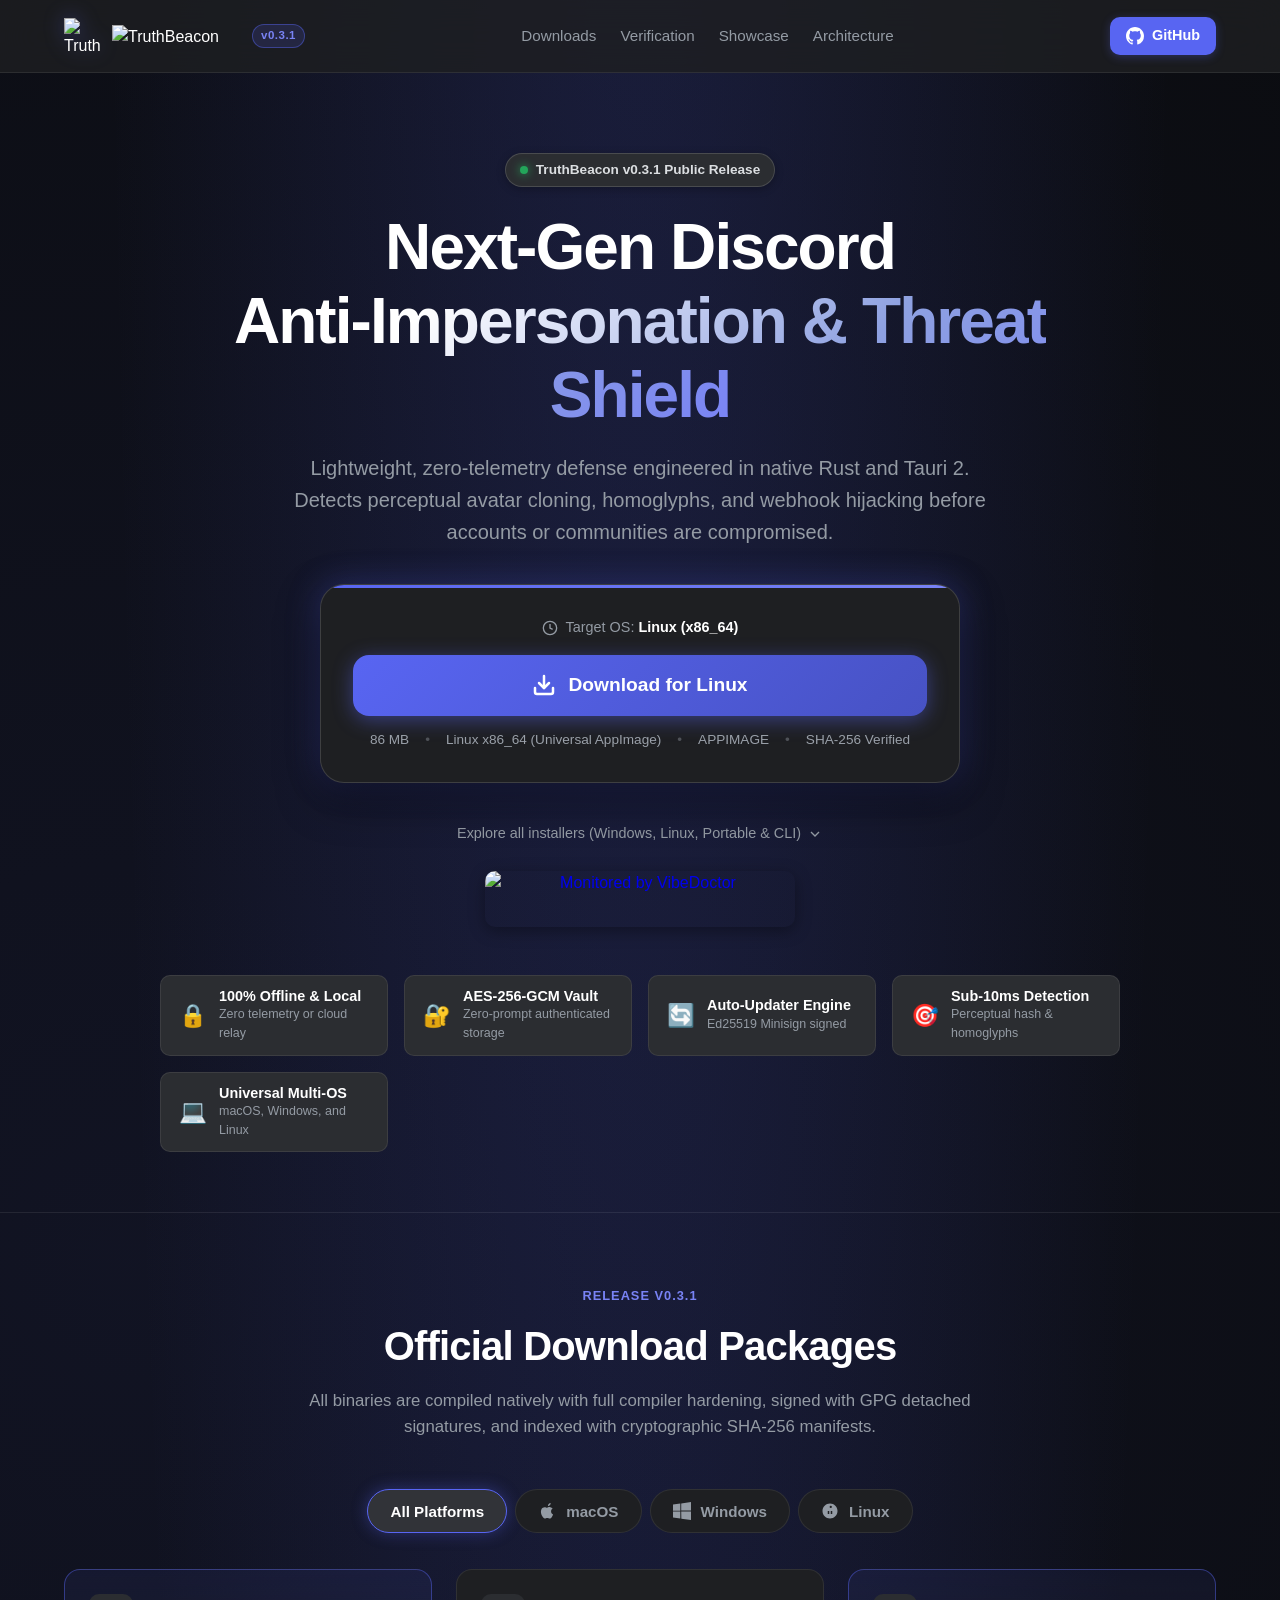
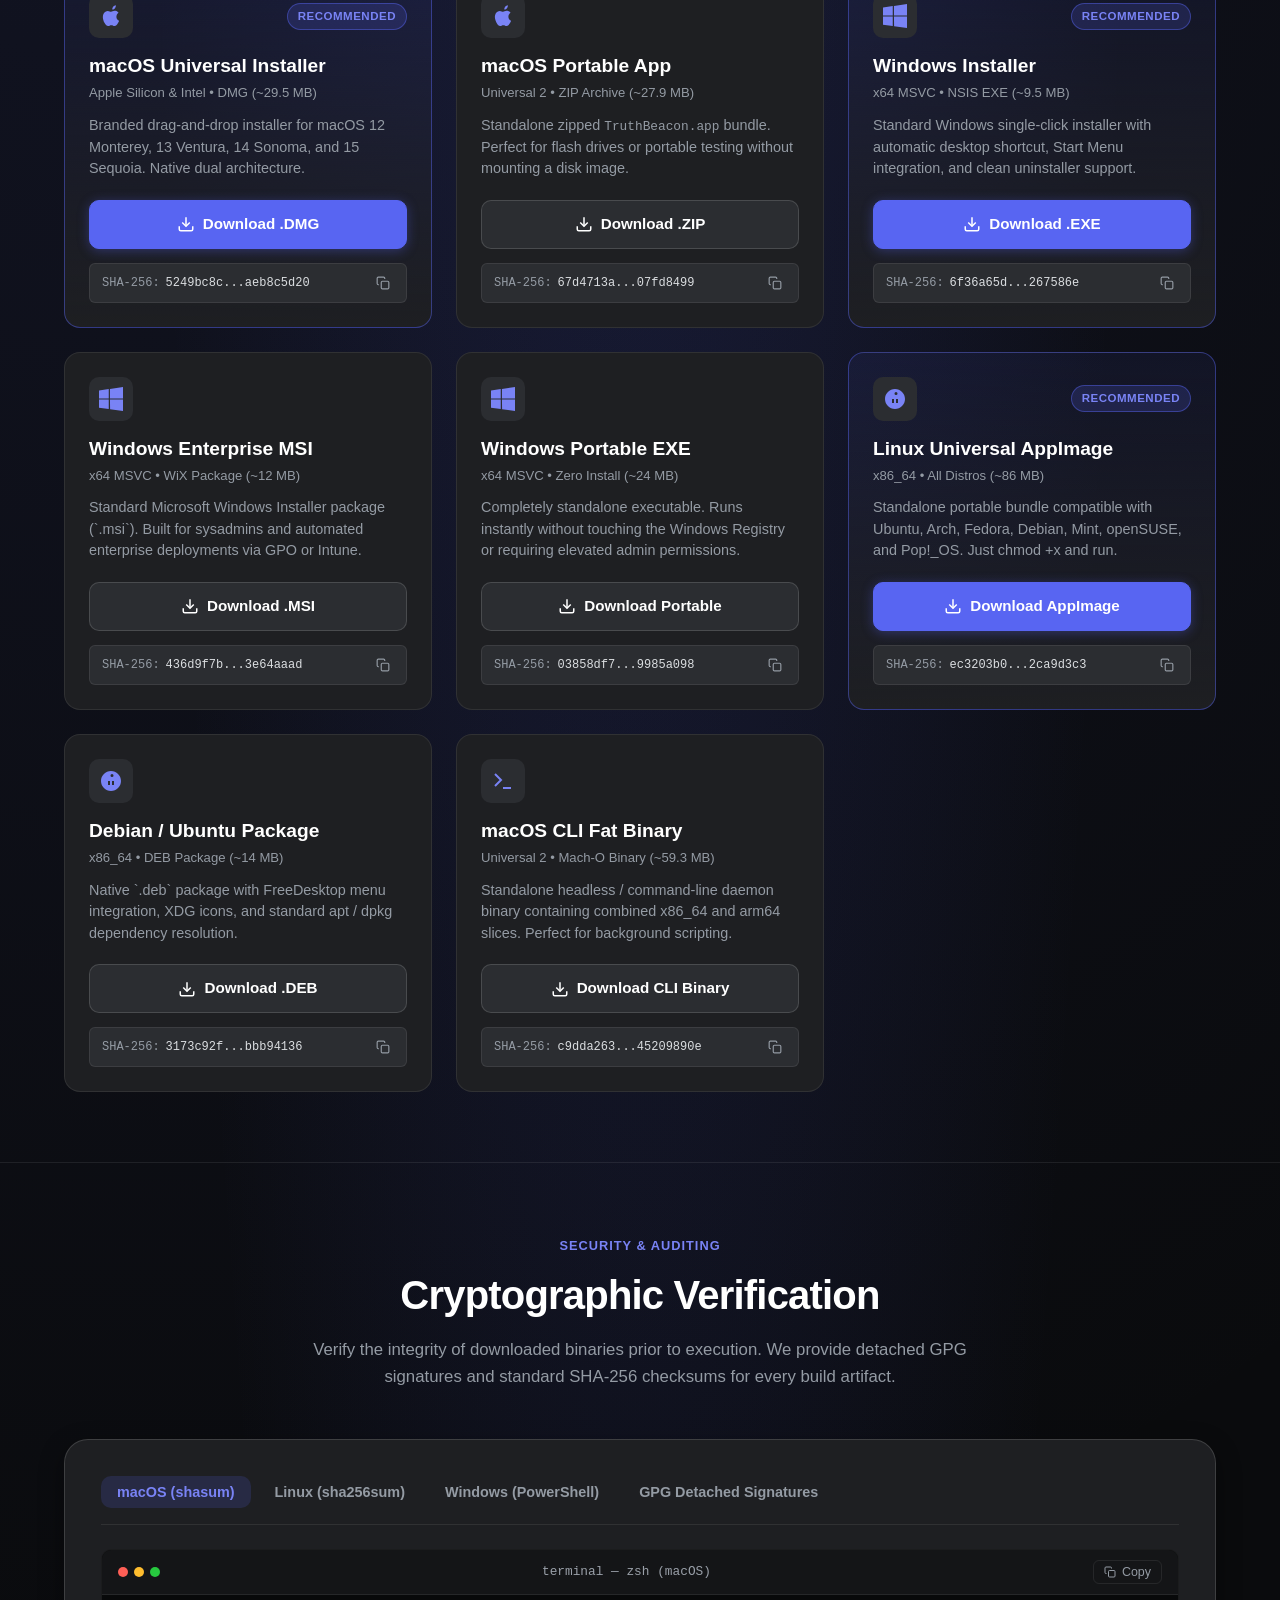
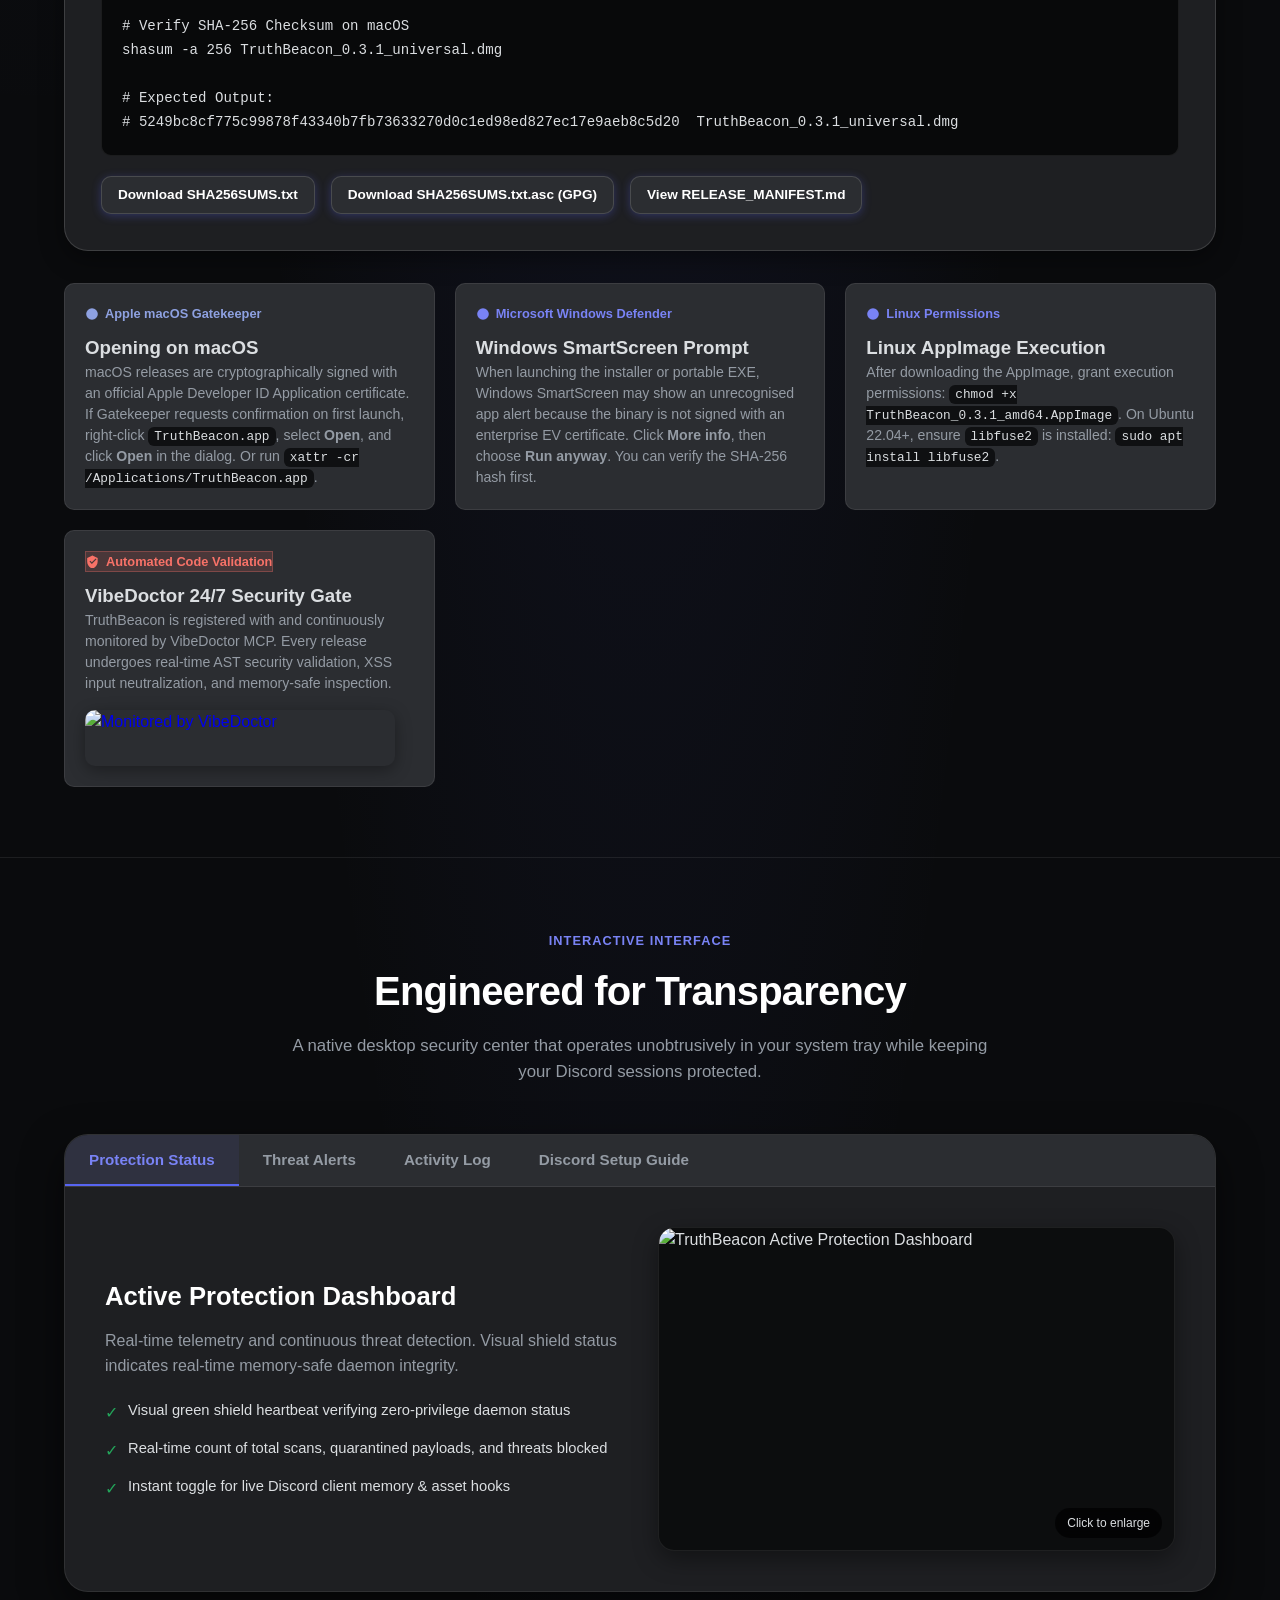
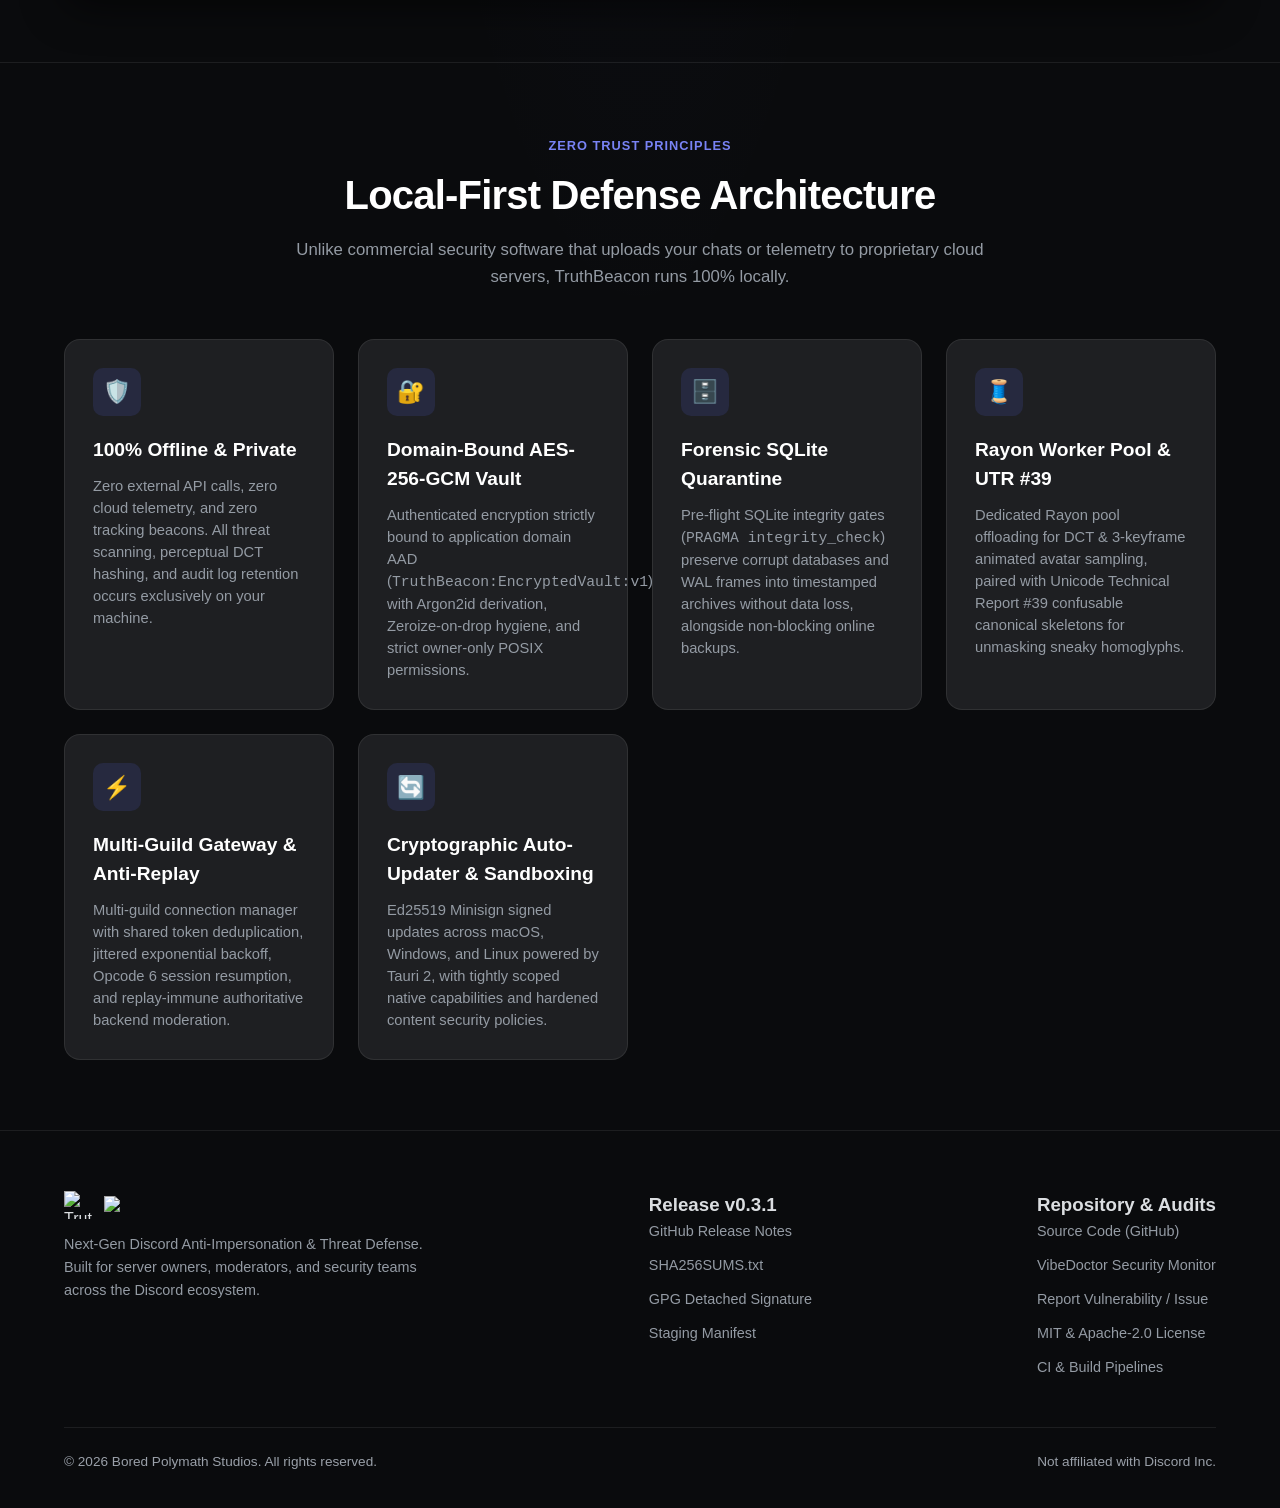
==== website/index.html @ 1fdb3733 "feat: add frontend UI modules and backend moderation client for Discord integration" ====
<!DOCTYPE html>
<html lang="en">

<head>
  <meta charset="UTF-8">
  <meta name="viewport" content="width=device-width, initial-scale=1.0">
  <title>TruthBeacon — Official Downloads & Next-Gen Discord Security</title>
  <meta name="description"
    content="Official downloads for TruthBeacon v0.3.1 across macOS, Windows, and Linux. Zero-telemetry, memory-safe Discord anti-impersonation and threat defense engineered in Rust and Tauri 2.">
  <meta name="keywords"
    content="TruthBeacon, Discord security, anti-impersonation, anti-token-theft, homoglyph detection, avatar clone detection, Tauri, Rust, download, macOS, Windows, Linux">
  <meta name="author" content="Bored Polymath Studios">

  <!-- Canonical Link -->
  <link rel="canonical" href="https://boredpolymath.github.io/truth-beacon/">

  <!-- Security & Privacy Policies -->
  <meta http-equiv="Content-Security-Policy" content="default-src 'self'; script-src 'self' 'unsafe-inline' https://fonts.googleapis.com; style-src 'self' 'unsafe-inline' https://fonts.googleapis.com; font-src 'self' https://fonts.gstatic.com; img-src 'self' data: https://vibedoctor.io https://boredpolymath.github.io; connect-src 'self' https://api.github.com; object-src 'none'; base-uri 'self'; form-action 'self';">
  <meta http-equiv="X-Content-Type-Options" content="nosniff">
  <meta http-equiv="X-Frame-Options" content="DENY">
  <meta name="referrer" content="strict-origin-when-cross-origin">
  <meta http-equiv="Permissions-Policy" content="camera=(), microphone=(), geolocation=()">

  <!-- Open Graph / Facebook -->
  <meta property="og:type" content="website">
  <meta property="og:url" content="https://boredpolymath.github.io/truth-beacon/">
  <meta property="og:title" content="TruthBeacon — Official Downloads & Discord Threat Defense">
  <meta property="og:description"
    content="Next-Gen Discord Anti-Impersonation & Threat Shield. Download TruthBeacon v0.3.1 for macOS, Windows, and Linux.">
  <meta property="og:image" content="https://boredpolymath.github.io/truth-beacon/assets/screenshot_protected.png">

  <!-- Twitter -->
  <meta property="twitter:card" content="summary_large_image">
  <meta property="twitter:url" content="https://boredpolymath.github.io/truth-beacon/">
  <meta property="twitter:title" content="TruthBeacon — Official Downloads & Discord Threat Defense">
  <meta property="twitter:description"
    content="Download TruthBeacon v0.3.1 for macOS, Windows, and Linux. 100% offline, zero-telemetry defense engineered in Rust and Tauri 2.">
  <meta property="twitter:image" content="https://boredpolymath.github.io/truth-beacon/assets/screenshot_protected.png">

  <!-- Favicon -->
  <link rel="icon" type="image/png" href="assets/truthbeacon_emblem.png">
  <link rel="apple-touch-icon" href="assets/truthbeacon_emblem.png">

  <!-- Typography -->
  <link rel="preconnect" href="https://fonts.googleapis.com">
  <link rel="preconnect" href="https://fonts.gstatic.com" crossorigin>
  <link
    href="https://fonts.googleapis.com/css2?family=Inter:wght@400;500;600;700;800&family=JetBrains+Mono:wght@400;500;600&display=swap"
    rel="stylesheet">

  <!-- Structured Data (JSON-LD / schema.org) -->
  <script type="application/ld+json">
  {
    "@context": "https://schema.org",
    "@type": "SoftwareApplication",
    "name": "TruthBeacon",
    "operatingSystem": "macOS, Windows, Linux",
    "applicationCategory": "SecurityApplication",
    "description": "Zero-telemetry, memory-safe Discord anti-impersonation and threat defense engineered in Rust and Tauri 2.",
    "url": "https://boredpolymath.github.io/truth-beacon/",
    "downloadUrl": "https://github.com/boredpolymath/truth-beacon/releases",
    "softwareVersion": "0.3.1",
    "author": {
      "@type": "Organization",
      "name": "Bored Polymath Studios",
      "url": "https://github.com/boredpolymath"
    },
    "offers": {
      "@type": "Offer",
      "price": "0",
      "priceCurrency": "USD"
    }
  }
  </script>

  <!-- Stylesheet -->
  <link rel="stylesheet" href="css/styles.css">
</head>

<body>

  <!-- Site Navigation -->
  <header class="site-header" id="site-header">
    <div class="container nav-inner">
      <a href="#" class="nav-brand" id="nav-brand-link">
        <img src="assets/truthbeacon_emblem.png" alt="TruthBeacon Emblem" width="32" height="32" class="brand-emblem" id="brand-emblem-img">
        <img src="assets/truthbeacon_wordmark.png" alt="TruthBeacon" width="128" height="22" class="brand-wordmark-img" id="brand-wordmark-img">
        <span class="brand-badge" id="nav-version-badge">v0.3.1</span>
      </a>

      <nav>
        <ul class="nav-links">
          <li><a href="#downloads" class="nav-link" id="nav-link-downloads">Downloads</a></li>
          <li><a href="#verification" class="nav-link" id="nav-link-verification">Verification</a></li>
          <li><a href="#showcase" class="nav-link" id="nav-link-showcase">Showcase</a></li>
          <li><a href="#architecture" class="nav-link" id="nav-link-architecture">Architecture</a></li>
        </ul>
      </nav>

      <div>
        <a href="https://github.com/boredpolymath/truth-beacon" target="_blank" rel="noopener noreferrer"
          class="nav-cta" id="nav-cta-github">
          <svg width="18" height="18" viewBox="0 0 24 24" fill="currentColor">
            <path
              d="M12 0C5.37 0 0 5.37 0 12c0 5.31 3.435 9.795 8.205 11.385.6.105.825-.255.825-.57 0-.285-.015-1.23-.015-2.235-3.015.555-3.795-.735-4.035-1.41-.135-.345-.72-1.41-1.23-1.695-.42-.225-1.02-.78-.015-.795.945-.015 1.62.87 1.845 1.23 1.08 1.815 2.805 1.305 3.495.99.105-.78.42-1.305.765-1.605-2.67-.3-5.46-1.335-5.46-5.925 0-1.305.465-2.385 1.23-3.225-.12-.3-.54-1.53.12-3.18 0 0 1.005-.315 3.3 1.23.96-.27 1.98-.405 3-.405s2.04.135 3 .405c2.295-1.56 3.3-1.23 3.3-1.23.66 1.65.24 2.88.12 3.18.765.84 1.23 1.905 1.23 3.225 0 4.605-2.805 5.625-5.475 5.925.435.375.81 1.095.81 2.22 0 1.605-.015 2.895-.015 3.3 0 .315.225.69.825.57A12.02 12.02 0 0024 12c0-6.63-5.37-12-12-12z" />
          </svg>
          <span>GitHub</span>
        </a>
      </div>
    </div>
  </header>

  <!-- Hero Section -->
  <main>
    <section class="hero" id="hero-section">
      <div class="container">
        <div class="hero-tag-wrap" id="hero-tag-wrap">
          <span class="hero-tag-pulse"></span>
          <span>TruthBeacon v0.3.1 Public Release</span>
        </div>

        <h1 class="hero-title" id="hero-title">
          Next-Gen Discord <br>
          <span class="hero-gradient-text">Anti-Impersonation & Threat Shield</span>
        </h1>

        <p class="hero-desc" id="hero-description">
          Lightweight, zero-telemetry defense engineered in native Rust and Tauri 2. Detects perceptual avatar cloning,
          homoglyphs, and webhook hijacking before accounts or communities are compromised.
        </p>

        <!-- Smart 1-Click Download Hero Box -->
        <div class="hero-download-box" id="hero-download-box">
          <div class="detected-os-label" id="hero-os-badge">
            <svg width="16" height="16" viewBox="0 0 24 24" fill="none" stroke="currentColor" stroke-width="2">
              <circle cx="12" cy="12" r="10"></circle>
              <polyline points="12 6 12 12 16 14"></polyline>
            </svg>
            <span>Target OS: <strong class="detected-os-name" id="hero-detected-os">macOS (Universal 2)</strong></span>
          </div>

          <a href="https://github.com/boredpolymath/truth-beacon/releases/download/v0.3.1/TruthBeacon_0.3.1_universal.dmg"
            class="btn-primary-download" id="hero-primary-download-btn">
            <svg width="24" height="24" viewBox="0 0 24 24" fill="none" stroke="currentColor" stroke-width="2.5"
              stroke-linecap="round" stroke-linejoin="round">
              <path d="M21 15v4a2 2 0 0 1-2 2H5a2 2 0 0 1-2-2v-4"></path>
              <polyline points="7 10 12 15 17 10"></polyline>
              <line x1="12" y1="15" x2="12" y2="3"></line>
            </svg>
            <span class="btn-label-text">Download for macOS</span>
          </a>

          <div class="btn-download-meta" id="hero-download-meta">
            <span id="hero-meta-size">29.5 MB</span>
            <span class="meta-divider">•</span>
            <span id="hero-meta-arch">Universal 2 (Apple Silicon & Intel)</span>
            <span class="meta-divider">•</span>
            <span id="hero-meta-format">DMG</span>
            <span class="meta-divider">•</span>
            <span>SHA-256 Verified</span>
          </div>
        </div>

        <div>
          <a href="#downloads" class="hero-other-platforms" id="hero-other-platforms-link">
            <span>Explore all installers (Windows, Linux, Portable & CLI)</span>
            <svg width="16" height="16" viewBox="0 0 24 24" fill="none" stroke="currentColor" stroke-width="2">
              <polyline points="6 9 12 15 18 9"></polyline>
            </svg>
          </a>
        </div>

        <!-- Live VibeDoctor Monitoring Badge -->
        <div class="hero-vibedoctor-wrap" id="hero-vibedoctor-wrap">
          <a href="https://vibedoctor.io" target="_blank" rel="noopener noreferrer" class="vibedoctor-badge-link" id="hero-vibedoctor-badge" title="Repository continuously validated and monitored by VibeDoctor">
            <img src="https://vibedoctor.io/api/badges/128b9586-dd4d-4db2-bf53-5a1f576507db" alt="Monitored by VibeDoctor" width="310" height="56" class="vibedoctor-badge-img">
          </a>
        </div>

        <!-- Highlight Badges -->
        <div class="hero-highlights" id="hero-highlights">
          <div class="highlight-pill" id="pill-telemetry">
            <div class="highlight-icon">🔒</div>
            <div>
              <div class="highlight-text-title">100% Offline & Local</div>
              <div class="highlight-text-sub">Zero telemetry or cloud relay</div>
            </div>
          </div>
          <div class="highlight-pill" id="pill-vault">
            <div class="highlight-icon">🔐</div>
            <div>
              <div class="highlight-text-title">AES-256-GCM Vault</div>
              <div class="highlight-text-sub">Zero-prompt authenticated storage</div>
            </div>
          </div>
          <div class="highlight-pill" id="pill-updater">
            <div class="highlight-icon">🔄</div>
            <div>
              <div class="highlight-text-title">Auto-Updater Engine</div>
              <div class="highlight-text-sub">Ed25519 Minisign signed</div>
            </div>
          </div>
          <div class="highlight-pill" id="pill-detection">
            <div class="highlight-icon">🎯</div>
            <div>
              <div class="highlight-text-title">Sub-10ms Detection</div>
              <div class="highlight-text-sub">Perceptual hash & homoglyphs</div>
            </div>
          </div>
          <div class="highlight-pill" id="pill-multiarch">
            <div class="highlight-icon">💻</div>
            <div>
              <div class="highlight-text-title">Universal Multi-OS</div>
              <div class="highlight-text-sub">macOS, Windows, and Linux</div>
            </div>
          </div>
        </div>
      </div>
    </section>

    <!-- Platform Downloads Section -->
    <section class="section" id="downloads">
      <div class="container">
        <div class="section-header">
          <span class="section-tag">Release v0.3.1</span>
          <h2 class="section-title">Official Download Packages</h2>
          <p class="section-desc">
            All binaries are compiled natively with full compiler hardening, signed with GPG detached signatures, and
            indexed with cryptographic SHA-256 manifests.
          </p>
        </div>

        <!-- Filter Tabs -->
        <div class="platform-tabs" id="platform-tabs-nav">
          <button type="button" class="tab-btn active" data-platform="all" id="tab-all">
            <span>All Platforms</span>
          </button>
          <button type="button" class="tab-btn" data-platform="mac" id="tab-mac">
            <svg viewBox="0 0 24 24">
              <path
                d="M18.71 19.5c-.83 1.24-1.71 2.45-3.05 2.47-1.34.03-1.77-.79-3.29-.79-1.53 0-2 .77-3.27.82-1.31.05-2.3-1.32-3.14-2.53C4.25 17 2.94 12.45 4.7 9.39c.87-1.52 2.43-2.48 4.12-2.51 1.28-.02 2.5.87 3.29.87.78 0 2.26-1.07 3.81-.91.65.03 2.47.26 3.64 1.98-.09.06-2.17 1.28-2.15 3.81.03 3.02 2.65 4.03 2.68 4.04-.03.07-.42 1.44-1.38 2.83M15.97 4.15c.61-.74 1.04-1.79.92-2.85-.92.04-2.02.62-2.67 1.36-.57.65-1.07 1.71-.93 2.73 1.03.08 2.07-.5 2.68-1.24z" />
            </svg>
            <span>macOS</span>
          </button>
          <button type="button" class="tab-btn" data-platform="win" id="tab-win">
            <svg viewBox="0 0 24 24">
              <path
                d="M0 3.449L9.75 2.1v9.451H0m10.949-9.602L24 0v11.4H10.949M0 12.6h9.75v9.451L0 20.699M10.949 12.6H24V24l-12.9-1.801" />
            </svg>
            <span>Windows</span>
          </button>
          <button type="button" class="tab-btn" data-platform="linux" id="tab-linux">
            <svg viewBox="0 0 24 24">
              <path
                d="M12 2C6.48 2 2 6.48 2 12s4.48 10 10 10 10-4.48 10-10S17.52 2 12 2zm-1 14h-2v-4h2v4zm4 0h-2v-4h2v4zm-2-8a1.5 1.5 0 110-3 1.5 1.5 0 010 3z" />
            </svg>
            <span>Linux</span>
          </button>
        </div>

        <!-- Downloads Grid -->
        <div class="downloads-grid" id="downloads-grid">

          <!-- Card 1: macOS DMG (Recommended) -->
          <div class="download-card recommended" data-platform="mac" id="card-mac-dmg">
            <div class="card-header-row">
              <div class="card-icon-wrap">
                <svg width="24" height="24" viewBox="0 0 24 24" fill="currentColor">
                  <path
                    d="M18.71 19.5c-.83 1.24-1.71 2.45-3.05 2.47-1.34.03-1.77-.79-3.29-.79-1.53 0-2 .77-3.27.82-1.31.05-2.3-1.32-3.14-2.53C4.25 17 2.94 12.45 4.7 9.39c.87-1.52 2.43-2.48 4.12-2.51 1.28-.02 2.5.87 3.29.87.78 0 2.26-1.07 3.81-.91.65.03 2.47.26 3.64 1.98-.09.06-2.17 1.28-2.15 3.81.03 3.02 2.65 4.03 2.68 4.04-.03.07-.42 1.44-1.38 2.83M15.97 4.15c.61-.74 1.04-1.79.92-2.85-.92.04-2.02.62-2.67 1.36-.57.65-1.07 1.71-.93 2.73 1.03.08 2.07-.5 2.68-1.24z" />
                </svg>
              </div>
              <span class="card-badge">Recommended</span>
            </div>
            <div class="card-title-group">
              <h3>macOS Universal Installer</h3>
              <div class="card-arch-tag">Apple Silicon & Intel • DMG (~29.5 MB)</div>
            </div>
            <p class="card-desc">
              Branded drag-and-drop installer for macOS 12 Monterey, 13 Ventura, 14 Sonoma, and 15 Sequoia. Native dual
              architecture.
            </p>
            <a href="https://github.com/boredpolymath/truth-beacon/releases/download/v0.3.1/TruthBeacon_0.3.1_universal.dmg"
              class="card-btn-download" id="btn-download-mac-dmg">
              <svg width="18" height="18" viewBox="0 0 24 24" fill="none" stroke="currentColor" stroke-width="2">
                <path d="M21 15v4a2 2 0 0 1-2 2H5a2 2 0 0 1-2-2v-4" />
                <polyline points="7 10 12 15 17 10" />
                <line x1="12" y1="15" x2="12" y2="3" />
              </svg>
              <span>Download .DMG</span>
            </a>
            <div class="checksum-box">
              <div class="checksum-content" title="5249bc8cf775c99878f43340b7fb73633270d0c1ed98ed827ec17e9aeb8c5d20">
                <span>SHA-256:</span>
                <span class="checksum-hash">5249bc8c...aeb8c5d20</span>
              </div>
              <button type="button" class="btn-copy-checksum"
                data-hash="5249bc8cf775c99878f43340b7fb73633270d0c1ed98ed827ec17e9aeb8c5d20"
                title="Copy SHA-256 Checksum" id="btn-copy-mac-dmg">
                <svg width="14" height="14" viewBox="0 0 24 24" fill="none" stroke="currentColor" stroke-width="2">
                  <rect x="9" y="9" width="13" height="13" rx="2" ry="2" />
                  <path d="M5 15H4a2 2 0 0 1-2-2V4a2 2 0 0 1 2-2h9a2 2 0 0 1 2 2v1" />
                </svg>
              </button>
            </div>
          </div>

          <!-- Card 2: macOS Portable Zip -->
          <div class="download-card" data-platform="mac" id="card-mac-zip">
            <div class="card-header-row">
              <div class="card-icon-wrap">
                <svg width="24" height="24" viewBox="0 0 24 24" fill="currentColor">
                  <path
                    d="M18.71 19.5c-.83 1.24-1.71 2.45-3.05 2.47-1.34.03-1.77-.79-3.29-.79-1.53 0-2 .77-3.27.82-1.31.05-2.3-1.32-3.14-2.53C4.25 17 2.94 12.45 4.7 9.39c.87-1.52 2.43-2.48 4.12-2.51 1.28-.02 2.5.87 3.29.87.78 0 2.26-1.07 3.81-.91.65.03 2.47.26 3.64 1.98-.09.06-2.17 1.28-2.15 3.81.03 3.02 2.65 4.03 2.68 4.04-.03.07-.42 1.44-1.38 2.83M15.97 4.15c.61-.74 1.04-1.79.92-2.85-.92.04-2.02.62-2.67 1.36-.57.65-1.07 1.71-.93 2.73 1.03.08 2.07-.5 2.68-1.24z" />
                </svg>
              </div>
            </div>
            <div class="card-title-group">
              <h3>macOS Portable App</h3>
              <div class="card-arch-tag">Universal 2 • ZIP Archive (~27.9 MB)</div>
            </div>
            <p class="card-desc">
              Standalone zipped <code style="font-size:0.8rem">TruthBeacon.app</code> bundle. Perfect for flash drives
              or portable testing without mounting a disk image.
            </p>
            <a href="https://github.com/boredpolymath/truth-beacon/releases/download/v0.3.1/TruthBeacon_0.3.1_macos_universal.zip"
              class="card-btn-download" id="btn-download-mac-zip">
              <svg width="18" height="18" viewBox="0 0 24 24" fill="none" stroke="currentColor" stroke-width="2">
                <path d="M21 15v4a2 2 0 0 1-2 2H5a2 2 0 0 1-2-2v-4" />
                <polyline points="7 10 12 15 17 10" />
                <line x1="12" y1="15" x2="12" y2="3" />
              </svg>
              <span>Download .ZIP</span>
            </a>
            <div class="checksum-box">
              <div class="checksum-content" title="67d4713af9e7c2b22023e44715d42ac7a7b8dedfdda59af3ddbe32f307fd8499">
                <span>SHA-256:</span>
                <span class="checksum-hash">67d4713a...07fd8499</span>
              </div>
              <button type="button" class="btn-copy-checksum"
                data-hash="67d4713af9e7c2b22023e44715d42ac7a7b8dedfdda59af3ddbe32f307fd8499"
                title="Copy SHA-256 Checksum" id="btn-copy-mac-zip">
                <svg width="14" height="14" viewBox="0 0 24 24" fill="none" stroke="currentColor" stroke-width="2">
                  <rect x="9" y="9" width="13" height="13" rx="2" ry="2" />
                  <path d="M5 15H4a2 2 0 0 1-2-2V4a2 2 0 0 1 2-2h9a2 2 0 0 1 2 2v1" />
                </svg>
              </button>
            </div>
          </div>

          <!-- Card 3: Windows Setup EXE (Recommended) -->
          <div class="download-card recommended" data-platform="win" id="card-win-exe">
            <div class="card-header-row">
              <div class="card-icon-wrap">
                <svg width="24" height="24" viewBox="0 0 24 24" fill="currentColor">
                  <path
                    d="M0 3.449L9.75 2.1v9.451H0m10.949-9.602L24 0v11.4H10.949M0 12.6h9.75v9.451L0 20.699M10.949 12.6H24V24l-12.9-1.801" />
                </svg>
              </div>
              <span class="card-badge">Recommended</span>
            </div>
            <div class="card-title-group">
              <h3>Windows Installer</h3>
              <div class="card-arch-tag">x64 MSVC • NSIS EXE (~9.5 MB)</div>
            </div>
            <p class="card-desc">
              Standard Windows single-click installer with automatic desktop shortcut, Start Menu integration, and clean
              uninstaller support.
            </p>
            <a href="https://github.com/boredpolymath/truth-beacon/releases/download/v0.3.1/TruthBeacon_0.3.1_x64-setup.exe"
              class="card-btn-download" id="btn-download-win-exe">
              <svg width="18" height="18" viewBox="0 0 24 24" fill="none" stroke="currentColor" stroke-width="2">
                <path d="M21 15v4a2 2 0 0 1-2 2H5a2 2 0 0 1-2-2v-4" />
                <polyline points="7 10 12 15 17 10" />
                <line x1="12" y1="15" x2="12" y2="3" />
              </svg>
              <span>Download .EXE</span>
            </a>
            <div class="checksum-box">
              <div class="checksum-content" title="6f36a65df228544edaa36111ea7ae5eac11baa754fae81adc62956953267586e">
                <span>SHA-256:</span>
                <span class="checksum-hash">6f36a65d...267586e</span>
              </div>
              <button type="button" class="btn-copy-checksum"
                data-hash="6f36a65df228544edaa36111ea7ae5eac11baa754fae81adc62956953267586e"
                title="Copy SHA-256 Checksum" id="btn-copy-win-exe">
                <svg width="14" height="14" viewBox="0 0 24 24" fill="none" stroke="currentColor" stroke-width="2">
                  <rect x="9" y="9" width="13" height="13" rx="2" ry="2" />
                  <path d="M5 15H4a2 2 0 0 1-2-2V4a2 2 0 0 1 2-2h9a2 2 0 0 1 2 2v1" />
                </svg>
              </button>
            </div>
          </div>

          <!-- Card 4: Windows MSI Enterprise -->
          <div class="download-card" data-platform="win" id="card-win-msi">
            <div class="card-header-row">
              <div class="card-icon-wrap">
                <svg width="24" height="24" viewBox="0 0 24 24" fill="currentColor">
                  <path
                    d="M0 3.449L9.75 2.1v9.451H0m10.949-9.602L24 0v11.4H10.949M0 12.6h9.75v9.451L0 20.699M10.949 12.6H24V24l-12.9-1.801" />
                </svg>
              </div>
            </div>
            <div class="card-title-group">
              <h3>Windows Enterprise MSI</h3>
              <div class="card-arch-tag">x64 MSVC • WiX Package (~12 MB)</div>
            </div>
            <p class="card-desc">
              Standard Microsoft Windows Installer package (`.msi`). Built for sysadmins and automated enterprise
              deployments via GPO or Intune.
            </p>
            <a href="https://github.com/boredpolymath/truth-beacon/releases/download/v0.3.1/TruthBeacon_0.3.1_x64_en-US.msi"
              class="card-btn-download" id="btn-download-win-msi">
              <svg width="18" height="18" viewBox="0 0 24 24" fill="none" stroke="currentColor" stroke-width="2">
                <path d="M21 15v4a2 2 0 0 1-2 2H5a2 2 0 0 1-2-2v-4" />
                <polyline points="7 10 12 15 17 10" />
                <line x1="12" y1="15" x2="12" y2="3" />
              </svg>
              <span>Download .MSI</span>
            </a>
            <div class="checksum-box">
              <div class="checksum-content" title="436d9f7be2f5776455e9fe06b111c079c703f184ce56c9bc5ee570ea3e64aaad">
                <span>SHA-256:</span>
                <span class="checksum-hash">436d9f7b...3e64aaad</span>
              </div>
              <button type="button" class="btn-copy-checksum"
                data-hash="436d9f7be2f5776455e9fe06b111c079c703f184ce56c9bc5ee570ea3e64aaad"
                title="Copy SHA-256 Checksum" id="btn-copy-win-msi">
                <svg width="14" height="14" viewBox="0 0 24 24" fill="none" stroke="currentColor" stroke-width="2">
                  <rect x="9" y="9" width="13" height="13" rx="2" ry="2" />
                  <path d="M5 15H4a2 2 0 0 1-2-2V4a2 2 0 0 1 2-2h9a2 2 0 0 1 2 2v1" />
                </svg>
              </button>
            </div>
          </div>

          <!-- Card 5: Windows Portable -->
          <div class="download-card" data-platform="win" id="card-win-portable">
            <div class="card-header-row">
              <div class="card-icon-wrap">
                <svg width="24" height="24" viewBox="0 0 24 24" fill="currentColor">
                  <path
                    d="M0 3.449L9.75 2.1v9.451H0m10.949-9.602L24 0v11.4H10.949M0 12.6h9.75v9.451L0 20.699M10.949 12.6H24V24l-12.9-1.801" />
                </svg>
              </div>
            </div>
            <div class="card-title-group">
              <h3>Windows Portable EXE</h3>
              <div class="card-arch-tag">x64 MSVC • Zero Install (~24 MB)</div>
            </div>
            <p class="card-desc">
              Completely standalone executable. Runs instantly without touching the Windows Registry or requiring
              elevated admin permissions.
            </p>
            <a href="https://github.com/boredpolymath/truth-beacon/releases/download/v0.3.1/TruthBeacon-Portable.exe"
              class="card-btn-download" id="btn-download-win-portable">
              <svg width="18" height="18" viewBox="0 0 24 24" fill="none" stroke="currentColor" stroke-width="2">
                <path d="M21 15v4a2 2 0 0 1-2 2H5a2 2 0 0 1-2-2v-4" />
                <polyline points="7 10 12 15 17 10" />
                <line x1="12" y1="15" x2="12" y2="3" />
              </svg>
              <span>Download Portable</span>
            </a>
            <div class="checksum-box">
              <div class="checksum-content" title="03858df78e645d9c3d38ea1ac0c146d86e8aa843f22fcba8678f59d39985a098">
                <span>SHA-256:</span>
                <span class="checksum-hash">03858df7...9985a098</span>
              </div>
              <button type="button" class="btn-copy-checksum"
                data-hash="03858df78e645d9c3d38ea1ac0c146d86e8aa843f22fcba8678f59d39985a098"
                title="Copy SHA-256 Checksum" id="btn-copy-win-portable">
                <svg width="14" height="14" viewBox="0 0 24 24" fill="none" stroke="currentColor" stroke-width="2">
                  <rect x="9" y="9" width="13" height="13" rx="2" ry="2" />
                  <path d="M5 15H4a2 2 0 0 1-2-2V4a2 2 0 0 1 2-2h9a2 2 0 0 1 2 2v1" />
                </svg>
              </button>
            </div>
          </div>

          <!-- Card 6: Linux AppImage (Recommended) -->
          <div class="download-card recommended" data-platform="linux" id="card-linux-appimage">
            <div class="card-header-row">
              <div class="card-icon-wrap">
                <svg width="24" height="24" viewBox="0 0 24 24" fill="currentColor">
                  <path
                    d="M12 2C6.48 2 2 6.48 2 12s4.48 10 10 10 10-4.48 10-10S17.52 2 12 2zm-1 14h-2v-4h2v4zm4 0h-2v-4h2v4zm-2-8a1.5 1.5 0 110-3 1.5 1.5 0 010 3z" />
                </svg>
              </div>
              <span class="card-badge">Recommended</span>
            </div>
            <div class="card-title-group">
              <h3>Linux Universal AppImage</h3>
              <div class="card-arch-tag">x86_64 • All Distros (~86 MB)</div>
            </div>
            <p class="card-desc">
              Standalone portable bundle compatible with Ubuntu, Arch, Fedora, Debian, Mint, openSUSE, and Pop!_OS. Just
              chmod +x and run.
            </p>
            <a href="https://github.com/boredpolymath/truth-beacon/releases/download/v0.3.1/TruthBeacon_0.3.1_amd64.AppImage"
              class="card-btn-download" id="btn-download-linux-appimage">
              <svg width="18" height="18" viewBox="0 0 24 24" fill="none" stroke="currentColor" stroke-width="2">
                <path d="M21 15v4a2 2 0 0 1-2 2H5a2 2 0 0 1-2-2v-4" />
                <polyline points="7 10 12 15 17 10" />
                <line x1="12" y1="15" x2="12" y2="3" />
              </svg>
              <span>Download AppImage</span>
            </a>
            <div class="checksum-box">
              <div class="checksum-content" title="ec3203b01db76b58b2c55311ea5fdbfeca4c97111cc8207073038c382ca9d3c3">
                <span>SHA-256:</span>
                <span class="checksum-hash">ec3203b0...2ca9d3c3</span>
              </div>
              <button type="button" class="btn-copy-checksum"
                data-hash="ec3203b01db76b58b2c55311ea5fdbfeca4c97111cc8207073038c382ca9d3c3"
                title="Copy SHA-256 Checksum" id="btn-copy-linux-appimage">
                <svg width="14" height="14" viewBox="0 0 24 24" fill="none" stroke="currentColor" stroke-width="2">
                  <rect x="9" y="9" width="13" height="13" rx="2" ry="2" />
                  <path d="M5 15H4a2 2 0 0 1-2-2V4a2 2 0 0 1 2-2h9a2 2 0 0 1 2 2v1" />
                </svg>
              </button>
            </div>
          </div>

          <!-- Card 7: Linux Debian .deb -->
          <div class="download-card" data-platform="linux" id="card-linux-deb">
            <div class="card-header-row">
              <div class="card-icon-wrap">
                <svg width="24" height="24" viewBox="0 0 24 24" fill="currentColor">
                  <path
                    d="M12 2C6.48 2 2 6.48 2 12s4.48 10 10 10 10-4.48 10-10S17.52 2 12 2zm-1 14h-2v-4h2v4zm4 0h-2v-4h2v4zm-2-8a1.5 1.5 0 110-3 1.5 1.5 0 010 3z" />
                </svg>
              </div>
            </div>
            <div class="card-title-group">
              <h3>Debian / Ubuntu Package</h3>
              <div class="card-arch-tag">x86_64 • DEB Package (~14 MB)</div>
            </div>
            <p class="card-desc">
              Native `.deb` package with FreeDesktop menu integration, XDG icons, and standard apt / dpkg dependency
              resolution.
            </p>
            <a href="https://github.com/boredpolymath/truth-beacon/releases/download/v0.3.1/TruthBeacon_0.3.1_amd64.deb"
              class="card-btn-download" id="btn-download-linux-deb">
              <svg width="18" height="18" viewBox="0 0 24 24" fill="none" stroke="currentColor" stroke-width="2">
                <path d="M21 15v4a2 2 0 0 1-2 2H5a2 2 0 0 1-2-2v-4" />
                <polyline points="7 10 12 15 17 10" />
                <line x1="12" y1="15" x2="12" y2="3" />
              </svg>
              <span>Download .DEB</span>
            </a>
            <div class="checksum-box">
              <div class="checksum-content" title="3173c92fa36016171fa7d1efabeb2b1c67b82e7ad2e490f6426d7bbebbb94136">
                <span>SHA-256:</span>
                <span class="checksum-hash">3173c92f...bbb94136</span>
              </div>
              <button type="button" class="btn-copy-checksum"
                data-hash="3173c92fa36016171fa7d1efabeb2b1c67b82e7ad2e490f6426d7bbebbb94136"
                title="Copy SHA-256 Checksum" id="btn-copy-linux-deb">
                <svg width="14" height="14" viewBox="0 0 24 24" fill="none" stroke="currentColor" stroke-width="2">
                  <rect x="9" y="9" width="13" height="13" rx="2" ry="2" />
                  <path d="M5 15H4a2 2 0 0 1-2-2V4a2 2 0 0 1 2-2h9a2 2 0 0 1 2 2v1" />
                </svg>
              </button>
            </div>
          </div>

          <!-- Card 8: macOS Mach-O CLI Fat Binary -->
          <div class="download-card" data-platform="mac" id="card-mac-bin">
            <div class="card-header-row">
              <div class="card-icon-wrap">
                <svg width="24" height="24" viewBox="0 0 24 24" fill="none" stroke="currentColor" stroke-width="2">
                  <polyline points="4 17 10 11 4 5" />
                  <line x1="12" y1="19" x2="20" y2="19" />
                </svg>
              </div>
            </div>
            <div class="card-title-group">
              <h3>macOS CLI Fat Binary</h3>
              <div class="card-arch-tag">Universal 2 • Mach-O Binary (~59.3 MB)</div>
            </div>
            <p class="card-desc">
              Standalone headless / command-line daemon binary containing combined x86_64 and arm64 slices. Perfect for
              background scripting.
            </p>
            <a href="https://github.com/boredpolymath/truth-beacon/releases/download/v0.3.1/truth-beacon-universal"
              class="card-btn-download" id="btn-download-mac-bin">
              <svg width="18" height="18" viewBox="0 0 24 24" fill="none" stroke="currentColor" stroke-width="2">
                <path d="M21 15v4a2 2 0 0 1-2 2H5a2 2 0 0 1-2-2v-4" />
                <polyline points="7 10 12 15 17 10" />
                <line x1="12" y1="15" x2="12" y2="3" />
              </svg>
              <span>Download CLI Binary</span>
            </a>
            <div class="checksum-box">
              <div class="checksum-content" title="c9dda263d5d58adb46fe73025947e127a5fe200b7677bcc2ecf2e5145209890e">
                <span>SHA-256:</span>
                <span class="checksum-hash">c9dda263...45209890e</span>
              </div>
              <button type="button" class="btn-copy-checksum"
                data-hash="c9dda263d5d58adb46fe73025947e127a5fe200b7677bcc2ecf2e5145209890e"
                title="Copy SHA-256 Checksum" id="btn-copy-mac-bin">
                <svg width="14" height="14" viewBox="0 0 24 24" fill="none" stroke="currentColor" stroke-width="2">
                  <rect x="9" y="9" width="13" height="13" rx="2" ry="2" />
                  <path d="M5 15H4a2 2 0 0 1-2-2V4a2 2 0 0 1 2-2h9a2 2 0 0 1 2 2v1" />
                </svg>
              </button>
            </div>
          </div>

        </div>
      </div>
    </section>

    <!-- Verification Section -->
    <section class="section" id="verification">
      <div class="container">
        <div class="section-header">
          <span class="section-tag">Security & Auditing</span>
          <h2 class="section-title">Cryptographic Verification</h2>
          <p class="section-desc">
            Verify the integrity of downloaded binaries prior to execution. We provide detached GPG signatures and
            standard SHA-256 checksums for every build artifact.
          </p>
        </div>

        <div class="verification-card" id="verification-card">
          <div class="verify-nav" id="verify-nav-tabs">
            <button type="button" class="verify-tab-btn active" data-verify-tab="macos" id="verify-tab-mac">macOS
              (shasum)</button>
            <button type="button" class="verify-tab-btn" data-verify-tab="linux" id="verify-tab-linux">Linux
              (sha256sum)</button>
            <button type="button" class="verify-tab-btn" data-verify-tab="windows" id="verify-tab-win">Windows
              (PowerShell)</button>
            <button type="button" class="verify-tab-btn" data-verify-tab="gpg" id="verify-tab-gpg">GPG Detached
              Signatures</button>
          </div>

          <div class="terminal-window" id="terminal-window">
            <div class="terminal-header">
              <div class="terminal-dots">
                <div class="terminal-dot dot-red"></div>
                <div class="terminal-dot dot-yellow"></div>
                <div class="terminal-dot dot-green"></div>
              </div>
              <div class="terminal-title" id="terminal-title-text">terminal — zsh (macOS)</div>
              <button type="button" class="btn-copy-code" id="btn-copy-terminal-code">
                <svg width="12" height="12" viewBox="0 0 24 24" fill="none" stroke="currentColor" stroke-width="2">
                  <rect x="9" y="9" width="13" height="13" rx="2" ry="2" />
                  <path d="M5 15H4a2 2 0 0 1-2-2V4a2 2 0 0 1 2-2h9a2 2 0 0 1 2 2v1" />
                </svg>
                <span>Copy</span>
              </button>
            </div>
            <div class="terminal-body">
              <pre><code id="verify-code-content"># Verify SHA-256 Checksum on macOS
shasum -a 256 TruthBeacon_0.3.1_universal.dmg

# Expected Output:
# 5249bc8cf775c99878f43340b7fb73633270d0c1ed98ed827ec17e9aeb8c5d20  TruthBeacon_0.3.1_universal.dmg</code></pre>
            </div>
          </div>

          <div style="margin-top: 20px; display: flex; gap: 16px; flex-wrap: wrap;">
            <a href="https://github.com/boredpolymath/truth-beacon/releases/download/v0.3.1/SHA256SUMS.txt"
              target="_blank" class="nav-cta"
              style="background:var(--bg-card); border:1px solid var(--border-medium); font-size:0.85rem;"
              id="link-download-sha-txt">
              Download SHA256SUMS.txt
            </a>
            <a href="https://github.com/boredpolymath/truth-beacon/releases/download/v0.3.1/SHA256SUMS.txt.asc"
              target="_blank" class="nav-cta"
              style="background:var(--bg-card); border:1px solid var(--border-medium); font-size:0.85rem;"
              id="link-download-sha-asc">
              Download SHA256SUMS.txt.asc (GPG)
            </a>
            <a href="https://github.com/boredpolymath/truth-beacon/releases/download/v0.3.1/RELEASE_MANIFEST.md"
              target="_blank" class="nav-cta"
              style="background:var(--bg-card); border:1px solid var(--border-medium); font-size:0.85rem;"
              id="link-download-manifest">
              View RELEASE_MANIFEST.md
            </a>
          </div>
        </div>

        <!-- Security Notices Grid -->
        <div class="security-notices" id="security-notices">
          <div class="security-notice-card" id="notice-gatekeeper">
            <div class="notice-badge mac">
              <svg width="14" height="14" viewBox="0 0 24 24" fill="currentColor">
                <circle cx="12" cy="12" r="10" />
              </svg>
              <span>Apple macOS Gatekeeper</span>
            </div>
            <h3>Opening on macOS</h3>
            <p>
              macOS releases are cryptographically signed with an official Apple Developer ID Application certificate.
              If Gatekeeper requests confirmation on first launch, right-click <code>TruthBeacon.app</code>, select
              <strong>Open</strong>, and click <strong>Open</strong> in the dialog. Or run
              <code>xattr -cr /Applications/TruthBeacon.app</code>.
            </p>
          </div>

          <div class="security-notice-card" id="notice-smartscreen">
            <div class="notice-badge win">
              <svg width="14" height="14" viewBox="0 0 24 24" fill="currentColor">
                <circle cx="12" cy="12" r="10" />
              </svg>
              <span>Microsoft Windows Defender</span>
            </div>
            <h3>Windows SmartScreen Prompt</h3>
            <p>
              When launching the installer or portable EXE, Windows SmartScreen may show an unrecognised app alert
              because the binary is not signed with an enterprise EV certificate. Click <strong>More info</strong>, then
              choose <strong>Run anyway</strong>. You can verify the SHA-256 hash first.
            </p>
          </div>

          <div class="security-notice-card" id="notice-linux">
            <div class="notice-badge gpg">
              <svg width="14" height="14" viewBox="0 0 24 24" fill="currentColor">
                <circle cx="12" cy="12" r="10" />
              </svg>
              <span>Linux Permissions</span>
            </div>
            <h3>Linux AppImage Execution</h3>
            <p>
              After downloading the AppImage, grant execution permissions:
              <code>chmod +x TruthBeacon_0.3.1_amd64.AppImage</code>. On Ubuntu 22.04+, ensure <code>libfuse2</code> is
              installed: <code>sudo apt install libfuse2</code>.
            </p>
          </div>

          <div class="security-notice-card" id="notice-vibedoctor">
            <div class="notice-badge" style="background: rgba(248, 114, 104, 0.15); color: #f87268; border: 1px solid rgba(248, 114, 104, 0.3);">
              <svg width="14" height="14" viewBox="0 0 24 24" fill="currentColor">
                <path d="M12 2L2 7v6c0 5.55 3.84 10.74 9 12 5.16-1.26 9-6.45 9-12V7l-10-5zm-2 15l-4-4 1.41-1.41L10 14.17l6.59-6.59L18 9l-8 8z" />
              </svg>
              <span>Automated Code Validation</span>
            </div>
            <h3>VibeDoctor 24/7 Security Gate</h3>
            <p style="margin-bottom: 16px;">
              TruthBeacon is registered with and continuously monitored by VibeDoctor MCP. Every release undergoes real-time AST security validation, XSS input neutralization, and memory-safe inspection.
            </p>
            <div>
              <a href="https://vibedoctor.io" target="_blank" rel="noopener noreferrer" class="vibedoctor-badge-link" id="verification-vibedoctor-badge" title="Monitored by VibeDoctor">
                <img src="https://vibedoctor.io/api/badges/128b9586-dd4d-4db2-bf53-5a1f576507db" alt="Monitored by VibeDoctor" width="310" height="56" class="vibedoctor-badge-img">
              </a>
            </div>
          </div>
        </div>
      </div>
    </section>

    <!-- Visual Feature Showcase -->
    <section class="section" id="showcase">
      <div class="container">
        <div class="section-header">
          <span class="section-tag">Interactive Interface</span>
          <h2 class="section-title">Engineered for Transparency</h2>
          <p class="section-desc">
            A native desktop security center that operates unobtrusively in your system tray while keeping your Discord
            sessions protected.
          </p>
        </div>

        <div class="showcase-container" id="showcase-container">
          <div class="showcase-tabs" id="showcase-tabs-nav">
            <button type="button" class="showcase-tab active" data-showcase="protection"
              id="showcase-tab-protection">Protection Status</button>
            <button type="button" class="showcase-tab" data-showcase="alerts" id="showcase-tab-alerts">Threat
              Alerts</button>
            <button type="button" class="showcase-tab" data-showcase="activity" id="showcase-tab-activity">Activity
              Log</button>
            <button type="button" class="showcase-tab" data-showcase="discord" id="showcase-tab-discord">Discord Setup
              Guide</button>
          </div>

          <div class="showcase-content">
            <div class="showcase-text">
              <h3 id="showcase-item-title">Active Protection Dashboard</h3>
              <p id="showcase-item-desc">
                Real-time telemetry and continuous threat detection. Visual shield status indicates real-time
                memory-safe daemon integrity.
              </p>
              <ul class="showcase-points" id="showcase-item-points">
                <li class="showcase-point"><span class="showcase-point-icon">✓</span><span>Visual green shield heartbeat
                    verifying zero-privilege daemon status</span></li>
                <li class="showcase-point"><span class="showcase-point-icon">✓</span><span>Real-time count of total
                    scans, quarantined payloads, and threats blocked</span></li>
                <li class="showcase-point"><span class="showcase-point-icon">✓</span><span>Instant toggle for live
                    Discord client memory & asset hooks</span></li>
              </ul>
            </div>

            <div class="showcase-preview-frame" title="Click to view full image">
              <img src="assets/screenshot_protected.png" alt="TruthBeacon Active Protection Dashboard" width="800" height="500"
                class="showcase-preview-img" id="showcase-item-img">
              <span class="preview-overlay-hint">Click to enlarge</span>
            </div>
          </div>
        </div>
      </div>
    </section>

    <!-- Architecture & Privacy Pillars -->
    <section class="section" id="architecture">
      <div class="container">
        <div class="section-header">
          <span class="section-tag">Zero Trust Principles</span>
          <h2 class="section-title">Local-First Defense Architecture</h2>
          <p class="section-desc">
            Unlike commercial security software that uploads your chats or telemetry to proprietary cloud servers,
            TruthBeacon runs 100% locally.
          </p>
        </div>

        <div class="pillars-grid" id="pillars-grid">
          <div class="pillar-card" id="pillar-offline">
            <div class="pillar-icon-box">🛡️</div>
            <h3>100% Offline & Private</h3>
            <p>
              Zero external API calls, zero cloud telemetry, and zero tracking beacons. All threat scanning, perceptual DCT
              hashing, and audit log retention occurs exclusively on your machine.
            </p>
          </div>

          <div class="pillar-card" id="pillar-vault">
            <div class="pillar-icon-box">🔐</div>
            <h3>Domain-Bound AES-256-GCM Vault</h3>
            <p>
              Authenticated encryption strictly bound to application domain AAD (<code>TruthBeacon:EncryptedVault:v1</code>)
              with Argon2id derivation, Zeroize-on-drop hygiene, and strict owner-only POSIX permissions.
            </p>
          </div>

          <div class="pillar-card" id="pillar-quarantine">
            <div class="pillar-icon-box">🗄️</div>
            <h3>Forensic SQLite Quarantine</h3>
            <p>
              Pre-flight SQLite integrity gates (<code>PRAGMA integrity_check</code>) preserve corrupt databases and WAL frames into timestamped archives without data loss, alongside non-blocking online backups.
            </p>
          </div>

          <div class="pillar-card" id="pillar-heuristics">
            <div class="pillar-icon-box">🧵</div>
            <h3>Rayon Worker Pool & UTR #39</h3>
            <p>
              Dedicated Rayon pool offloading for DCT & 3-keyframe animated avatar sampling, paired with Unicode Technical Report #39 confusable canonical skeletons for unmasking sneaky homoglyphs.
            </p>
          </div>

          <div class="pillar-card" id="pillar-resilience">
            <div class="pillar-icon-box">⚡</div>
            <h3>Multi-Guild Gateway & Anti-Replay</h3>
            <p>
              Multi-guild connection manager with shared token deduplication, jittered exponential backoff, Opcode 6 session resumption, and replay-immune authoritative backend moderation.
            </p>
          </div>

          <div class="pillar-card" id="pillar-updater">
            <div class="pillar-icon-box">🔄</div>
            <h3>Cryptographic Auto-Updater & Sandboxing</h3>
            <p>
              Ed25519 Minisign signed updates across macOS, Windows, and Linux powered by Tauri 2, with tightly scoped native capabilities and hardened content security policies.
            </p>
          </div>
        </div>
      </div>
    </section>
  </main>

  <!-- Screenshot Lightbox Modal -->
  <div class="lightbox-modal" id="lightbox-modal">
    <div class="lightbox-content">
      <button type="button" class="lightbox-close" id="lightbox-close" aria-label="Close modal">&times;</button>
      <img src="" alt="Full preview" width="1200" height="750" class="lightbox-img" id="lightbox-img">
    </div>
  </div>

  <!-- Toast Element -->
  <div class="toast" id="site-toast"></div>

  <!-- Site Footer -->
  <footer class="site-footer" id="site-footer">
    <div class="container">
      <div class="footer-top">
        <div class="footer-brand-col">
          <div class="footer-brand-header">
            <img src="assets/truthbeacon_emblem.png" alt="TruthBeacon" width="28" height="28">
            <img src="assets/truthbeacon_wordmark.png" alt="TruthBeacon" width="105" height="18">
          </div>
          <p class="footer-desc">
            Next-Gen Discord Anti-Impersonation & Threat Defense. Built for server owners, moderators, and security
            teams across the Discord ecosystem.
          </p>
        </div>

        <div class="footer-nav-col">
          <h3>Release v0.3.1</h3>
          <ul class="footer-links">
            <li><a href="https://github.com/boredpolymath/truth-beacon/releases/tag/v0.3.1" target="_blank"
                class="footer-link">GitHub Release Notes</a></li>
            <li><a href="https://github.com/boredpolymath/truth-beacon/releases/download/v0.3.1/SHA256SUMS.txt"
                target="_blank" class="footer-link">SHA256SUMS.txt</a></li>
            <li><a href="https://github.com/boredpolymath/truth-beacon/releases/download/v0.3.1/SHA256SUMS.txt.asc"
                target="_blank" class="footer-link">GPG Detached Signature</a></li>
            <li><a href="https://github.com/boredpolymath/truth-beacon/releases/download/v0.3.1/RELEASE_MANIFEST.md"
                target="_blank" class="footer-link">Staging Manifest</a></li>
          </ul>
        </div>

        <div class="footer-nav-col">
          <h3>Repository & Audits</h3>
          <ul class="footer-links">
            <li><a href="https://github.com/boredpolymath/truth-beacon" target="_blank" class="footer-link">Source Code
                (GitHub)</a></li>
            <li><a href="https://vibedoctor.io" target="_blank" rel="noopener noreferrer" class="footer-link">VibeDoctor
                Security Monitor</a></li>
            <li><a href="https://github.com/boredpolymath/truth-beacon/issues" target="_blank"
                class="footer-link">Report Vulnerability / Issue</a></li>
            <li><a href="https://github.com/boredpolymath/truth-beacon/blob/main/LICENSE-MIT" target="_blank"
                class="footer-link">MIT & Apache-2.0 License</a></li>
            <li><a href="https://github.com/boredpolymath/truth-beacon/actions" target="_blank" class="footer-link">CI &
                Build Pipelines</a></li>
          </ul>
        </div>
      </div>

      <div class="footer-bottom">
        <div class="footer-copyright">
          &copy; 2026 Bored Polymath Studios. All rights reserved.
        </div>
        <div class="footer-disclaimer">
          Not affiliated with Discord Inc.
        </div>
      </div>
    </div>
  </footer>

  <!-- Scripts -->
  <script src="js/main.js"></script>
</body>

</html>
---- website/css/styles.css ----
/* TruthBeacon - Official GitHub Pages Downloads & Showcase Stylesheet */
/* Design System: Discord Charcoal Gray Palette + Discord Blurple/Purple Security Accents */

:root {
  /* Discord Signature Grays */
  --bg-deep: #0a0b0d;
  --bg-primary: #111214;
  --bg-secondary: #1e1f22;
  --bg-card: #2b2d31;
  --bg-card-hover: #313338;
  --bg-card-active: #35373c;
  --bg-glass: rgba(30, 31, 34, 0.82);

  --border-subtle: rgba(255, 255, 255, 0.08);
  --border-medium: rgba(255, 255, 255, 0.14);
  --border-accent: rgba(88, 101, 242, 0.45);
  --border-accent-bright: rgba(121, 131, 245, 0.6);

  /* Discord Signature Blurple & Security Purples */
  --brand-blurple: #5865f2;
  --brand-blurple-light: #7983f5;
  --brand-blurple-soft: #8ea1e1;
  --brand-blurple-hover: #4752c4;
  --brand-blurple-active: #3c45a5;
  --brand-blurple-glow: rgba(88, 101, 242, 0.35);
  --brand-blurple-subtle: rgba(88, 101, 242, 0.12);

  /* Status Colors */
  --brand-green: #23a55a;
  --brand-green-glow: rgba(35, 165, 90, 0.25);
  --brand-red: #f23f43;

  /* Typography Colors */
  --text-pure: #ffffff;
  --text-normal: #dbdee1;
  --text-muted: #949ba4;
  --text-dim: #9aa0a9;

  --font-sans: 'Inter', -apple-system, BlinkMacSystemFont, 'Segoe UI', Roboto, Helvetica, Arial, sans-serif;
  --font-mono: 'JetBrains Mono', ui-monospace, SFMono-Regular, Menlo, Monaco, Consolas, monospace;

  --radius-sm: 6px;
  --radius-md: 10px;
  --radius-lg: 16px;
  --radius-xl: 24px;
  --radius-pill: 9999px;

  --shadow-sm: 0 2px 8px rgba(0, 0, 0, 0.28);
  --shadow-md: 0 8px 24px rgba(0, 0, 0, 0.4);
  --shadow-lg: 0 16px 40px rgba(0, 0, 0, 0.55);
  --shadow-glow: 0 0 32px var(--brand-blurple-glow);

  --transition-fast: 0.15s ease;
  --transition-normal: 0.25s ease;
  --transition-bounce: 0.35s cubic-bezier(0.16, 1, 0.3, 1);
}

*,
*::before,
*::after {
  box-sizing: border-box;
  margin: 0;
  padding: 0;
}

html {
  scroll-behavior: smooth;
  font-family: var(--font-sans);
  background-color: var(--bg-deep);
  color: var(--text-normal);
  line-height: 1.5;
  -webkit-font-smoothing: antialiased;
  -moz-osx-font-smoothing: grayscale;
}

body {
  min-height: 100vh;
  display: flex;
  flex-direction: column;
  overflow-x: hidden;
  background:
    radial-gradient(ellipse at 50% -20%, rgba(88, 101, 242, 0.2) 0%, transparent 60%),
    radial-gradient(circle at 10% 20%, rgba(71, 82, 196, 0.12) 0%, transparent 40%),
    var(--bg-deep);
}

/* Container */
.container {
  width: 100%;
  max-width: 1200px;
  margin: 0 auto;
  padding: 0 24px;
}

/* Header & Navigation */
.site-header {
  position: sticky;
  top: 0;
  z-index: 100;
  background: var(--bg-glass);
  backdrop-filter: blur(18px);
  -webkit-backdrop-filter: blur(18px);
  border-bottom: 1px solid var(--border-subtle);
  transition: background var(--transition-normal), border var(--transition-normal);
}

.nav-inner {
  display: flex;
  align-items: center;
  justify-content: space-between;
  height: 72px;
}

.nav-brand {
  display: flex;
  align-items: center;
  gap: 12px;
  text-decoration: none;
  color: var(--text-pure);
}

.brand-emblem {
  width: 36px;
  height: 36px;
  object-fit: contain;
  filter: drop-shadow(0 0 10px var(--brand-blurple-glow));
}

.brand-wordmark-img {
  height: 22px;
  width: auto;
  object-fit: contain;
  display: block;
}

.brand-badge {
  font-size: 0.72rem;
  font-weight: 700;
  background: rgba(88, 101, 242, 0.16);
  color: var(--brand-blurple-light);
  border: 1px solid var(--border-accent);
  padding: 2px 8px;
  border-radius: var(--radius-pill);
  letter-spacing: 0.5px;
}

.nav-links {
  display: flex;
  align-items: center;
  gap: 24px;
  list-style: none;
}

.nav-link {
  text-decoration: none;
  color: var(--text-muted);
  font-size: 0.95rem;
  font-weight: 500;
  transition: color var(--transition-fast);
}

.nav-link:hover {
  color: var(--text-pure);
}

.nav-cta {
  display: inline-flex;
  align-items: center;
  gap: 8px;
  padding: 8px 16px;
  background: var(--brand-blurple);
  color: var(--text-pure);
  text-decoration: none;
  border-radius: var(--radius-md);
  font-size: 0.9rem;
  font-weight: 600;
  box-shadow: 0 2px 10px rgba(88, 101, 242, 0.3);
  transition: background var(--transition-fast), transform var(--transition-fast), box-shadow var(--transition-fast);
}

.nav-cta:hover {
  background: var(--brand-blurple-hover);
  transform: translateY(-1px);
  box-shadow: 0 4px 14px rgba(88, 101, 242, 0.45);
}

/* Hero Section */
.hero {
  padding: 80px 0 60px;
  text-align: center;
  position: relative;
}

.hero-tag-wrap {
  display: inline-flex;
  align-items: center;
  gap: 8px;
  padding: 6px 14px;
  background: var(--bg-card);
  border: 1px solid var(--border-medium);
  border-radius: var(--radius-pill);
  font-size: 0.85rem;
  font-weight: 600;
  color: var(--text-normal);
  margin-bottom: 24px;
  box-shadow: var(--shadow-sm);
}

.hero-tag-pulse {
  width: 8px;
  height: 8px;
  background: var(--brand-green);
  border-radius: 50%;
  box-shadow: 0 0 10px var(--brand-green);
  animation: pulse-dot 2s infinite ease-in-out;
}

@keyframes pulse-dot {

  0%,
  100% {
    opacity: 1;
    transform: scale(1);
  }

  50% {
    opacity: 0.4;
    transform: scale(0.85);
  }
}

.hero-title {
  font-size: clamp(2.5rem, 5vw, 4rem);
  font-weight: 800;
  letter-spacing: -0.03em;
  line-height: 1.15;
  color: var(--text-pure);
  max-width: 900px;
  margin: 0 auto 20px;
}

.hero-gradient-text {
  background: linear-gradient(135deg, #ffffff 20%, #8ea1e1 65%, var(--brand-blurple-light) 100%);
  -webkit-background-clip: text;
  -webkit-text-fill-color: transparent;
}

.hero-desc {
  font-size: clamp(1.05rem, 2vw, 1.25rem);
  color: var(--text-muted);
  max-width: 720px;
  margin: 0 auto 36px;
  line-height: 1.6;
}

/* Smart Download Hero Box */
.hero-download-box {
  background: var(--bg-secondary);
  border: 1px solid var(--border-medium);
  border-radius: var(--radius-xl);
  padding: 32px;
  max-width: 640px;
  margin: 0 auto 24px;
  box-shadow: var(--shadow-lg), var(--shadow-glow);
  position: relative;
  overflow: hidden;
}

.hero-download-box::before {
  content: '';
  position: absolute;
  top: 0;
  left: 0;
  right: 0;
  height: 3px;
  background: linear-gradient(90deg, var(--brand-blurple), var(--brand-blurple-light));
}

.detected-os-label {
  display: flex;
  align-items: center;
  justify-content: center;
  gap: 8px;
  font-size: 0.9rem;
  color: var(--text-muted);
  margin-bottom: 16px;
}

.detected-os-name {
  font-weight: 700;
  color: var(--text-pure);
}

.btn-primary-download {
  display: inline-flex;
  align-items: center;
  justify-content: center;
  gap: 12px;
  width: 100%;
  padding: 16px 28px;
  background: linear-gradient(135deg, var(--brand-blurple) 0%, var(--brand-blurple-hover) 100%);
  color: var(--text-pure);
  text-decoration: none;
  font-size: 1.2rem;
  font-weight: 700;
  border-radius: var(--radius-lg);
  box-shadow: 0 4px 20px rgba(88, 101, 242, 0.45);
  transition: transform var(--transition-bounce), box-shadow var(--transition-fast), filter var(--transition-fast);
}

.btn-primary-download:hover {
  transform: translateY(-2px);
  box-shadow: 0 8px 30px rgba(88, 101, 242, 0.65);
  filter: brightness(1.06);
}

.btn-primary-download:active {
  transform: translateY(0);
}

.btn-download-meta {
  margin-top: 14px;
  display: flex;
  align-items: center;
  justify-content: center;
  gap: 16px;
  font-size: 0.85rem;
  color: var(--text-dim);
}

.meta-divider {
  opacity: 0.4;
}

.hero-other-platforms {
  display: inline-flex;
  align-items: center;
  gap: 6px;
  margin-top: 16px;
  color: var(--text-muted);
  font-size: 0.9rem;
  text-decoration: none;
  font-weight: 500;
  transition: color var(--transition-fast);
}

.hero-other-platforms:hover {
  color: var(--brand-blurple-light);
}

/* VibeDoctor Monitoring Badge */
.hero-vibedoctor-wrap {
  margin-top: 26px;
  display: flex;
  justify-content: center;
  align-items: center;
}

.vibedoctor-badge-link {
  display: inline-flex;
  border-radius: 10px;
  text-decoration: none;
  transition: transform var(--transition-bounce), filter var(--transition-fast), box-shadow var(--transition-fast);
  box-shadow: 0 4px 16px rgba(0, 0, 0, 0.35);
}

.vibedoctor-badge-link:hover {
  transform: translateY(-2px) scale(1.02);
  filter: brightness(1.08);
  box-shadow: 0 8px 24px rgba(248, 114, 104, 0.25);
}

.vibedoctor-badge-img {
  display: block;
  width: 310px;
  height: 56px;
  max-width: 100%;
  height: auto;
  border-radius: 10px;
}

/* Feature Badges Grid */
.hero-highlights {
  display: grid;
  grid-template-columns: repeat(auto-fit, minmax(220px, 1fr));
  gap: 16px;
  max-width: 960px;
  margin: 48px auto 0;
}

.highlight-pill {
  display: flex;
  align-items: center;
  gap: 12px;
  padding: 12px 18px;
  background: var(--bg-card);
  border: 1px solid var(--border-subtle);
  border-radius: var(--radius-md);
  text-align: left;
}

.highlight-icon {
  font-size: 1.4rem;
  color: var(--brand-blurple-light);
}

.highlight-text-title {
  font-size: 0.9rem;
  font-weight: 600;
  color: var(--text-pure);
  line-height: 1.2;
}

.highlight-text-sub {
  font-size: 0.78rem;
  color: var(--text-muted);
}

/* Section Common Styling */
.section {
  padding: 70px 0;
  border-top: 1px solid var(--border-subtle);
}

.section-header {
  text-align: center;
  max-width: 700px;
  margin: 0 auto 48px;
}

.section-tag {
  display: inline-block;
  font-size: 0.8rem;
  font-weight: 700;
  text-transform: uppercase;
  letter-spacing: 1px;
  color: var(--brand-blurple-light);
  margin-bottom: 10px;
}

.section-title {
  font-size: clamp(1.8rem, 3.5vw, 2.5rem);
  font-weight: 800;
  color: var(--text-pure);
  letter-spacing: -0.02em;
  margin-bottom: 12px;
}

.section-desc {
  font-size: 1.05rem;
  color: var(--text-muted);
  line-height: 1.6;
}

/* Platform Downloads Section */
.platform-tabs {
  display: flex;
  justify-content: center;
  gap: 8px;
  margin-bottom: 36px;
  flex-wrap: wrap;
}

.tab-btn {
  display: inline-flex;
  align-items: center;
  gap: 10px;
  padding: 12px 22px;
  background: var(--bg-secondary);
  border: 1px solid var(--border-subtle);
  border-radius: var(--radius-pill);
  color: var(--text-muted);
  font-size: 0.95rem;
  font-weight: 600;
  cursor: pointer;
  transition: all var(--transition-fast);
}

.tab-btn:hover {
  background: var(--bg-card);
  color: var(--text-pure);
  border-color: var(--border-medium);
}

.tab-btn.active {
  background: var(--bg-card-hover);
  color: var(--text-pure);
  border-color: var(--brand-blurple);
  box-shadow: 0 0 16px var(--brand-blurple-glow);
}

.tab-btn svg {
  width: 18px;
  height: 18px;
  fill: currentColor;
}

/* Downloads Grid */
.downloads-grid {
  display: grid;
  grid-template-columns: repeat(auto-fit, minmax(340px, 1fr));
  gap: 24px;
}

.download-card {
  background: var(--bg-secondary);
  border: 1px solid var(--border-subtle);
  border-radius: var(--radius-lg);
  padding: 24px;
  display: flex;
  flex-direction: column;
  transition: transform var(--transition-normal), border-color var(--transition-normal), box-shadow var(--transition-normal);
  position: relative;
}

.download-card:hover {
  transform: translateY(-4px);
  border-color: var(--border-medium);
  box-shadow: var(--shadow-md);
}

.download-card.recommended {
  border-color: var(--border-accent);
  background: linear-gradient(180deg, rgba(88, 101, 242, 0.08) 0%, var(--bg-secondary) 100%);
}

.card-badge {
  position: static;
  background: rgba(88, 101, 242, 0.18);
  color: var(--brand-blurple-light);
  border: 1px solid var(--border-accent);
  font-size: 0.72rem;
  font-weight: 700;
  padding: 4px 10px;
  border-radius: var(--radius-pill);
  text-transform: uppercase;
  letter-spacing: 0.5px;
  white-space: nowrap;
}

.card-header-row {
  display: flex;
  align-items: center;
  justify-content: space-between;
  margin-bottom: 16px;
  min-height: 44px;
}

.card-icon-wrap {
  width: 44px;
  height: 44px;
  background: var(--bg-card);
  border-radius: var(--radius-md);
  display: flex;
  align-items: center;
  justify-content: center;
  color: var(--brand-blurple-light);
  flex-shrink: 0;
}

.card-title-group {
  margin-bottom: 12px;
}

.card-title-group h3 {
  font-size: 1.2rem;
  font-weight: 700;
  color: var(--text-pure);
  margin-bottom: 4px;
  line-height: 1.3;
}

.card-arch-tag {
  font-size: 0.82rem;
  color: var(--text-muted);
}

.card-desc {
  font-size: 0.9rem;
  color: var(--text-muted);
  margin-bottom: 20px;
  line-height: 1.5;
  flex-grow: 1;
}

.card-btn-download {
  display: inline-flex;
  align-items: center;
  justify-content: center;
  gap: 8px;
  padding: 12px 18px;
  background: var(--bg-card);
  border: 1px solid var(--border-medium);
  color: var(--text-pure);
  text-decoration: none;
  font-size: 0.95rem;
  font-weight: 600;
  border-radius: var(--radius-md);
  transition: all var(--transition-fast);
  margin-bottom: 14px;
}

.download-card.recommended .card-btn-download {
  background: var(--brand-blurple);
  border-color: var(--brand-blurple);
  color: var(--text-pure);
  box-shadow: 0 2px 12px rgba(88, 101, 242, 0.35);
}

.download-card.recommended .card-btn-download:hover {
  background: var(--brand-blurple-hover);
  box-shadow: 0 4px 18px rgba(88, 101, 242, 0.55);
}

.card-btn-download:hover {
  background: var(--bg-card-hover);
  border-color: var(--text-normal);
}

/* SHA256 Box */
.checksum-box {
  background: var(--bg-card);
  border: 1px solid var(--border-subtle);
  border-radius: var(--radius-sm);
  padding: 8px 12px;
  display: flex;
  align-items: center;
  justify-content: space-between;
  gap: 8px;
  font-family: var(--font-mono);
  font-size: 0.75rem;
}

.checksum-content {
  display: flex;
  align-items: center;
  gap: 6px;
  color: var(--text-muted);
  overflow: hidden;
  text-overflow: ellipsis;
  white-space: nowrap;
}

.checksum-hash {
  color: var(--text-normal);
  font-weight: 500;
}

.btn-copy-checksum {
  background: transparent;
  border: none;
  color: var(--text-muted);
  cursor: pointer;
  padding: 4px;
  border-radius: var(--radius-sm);
  display: flex;
  align-items: center;
  justify-content: center;
  transition: color var(--transition-fast), background var(--transition-fast);
}

.btn-copy-checksum:hover {
  color: var(--brand-blurple-light);
  background: rgba(255, 255, 255, 0.05);
}

/* Terminal & Verification Section */
.verification-card {
  background: var(--bg-secondary);
  border: 1px solid var(--border-medium);
  border-radius: var(--radius-xl);
  padding: 36px;
  box-shadow: var(--shadow-md);
  margin-bottom: 32px;
}

.verify-nav {
  display: flex;
  gap: 8px;
  border-bottom: 1px solid var(--border-subtle);
  padding-bottom: 16px;
  margin-bottom: 24px;
  overflow-x: auto;
}

.verify-tab-btn {
  padding: 8px 16px;
  background: transparent;
  border: none;
  color: var(--text-muted);
  font-size: 0.9rem;
  font-weight: 600;
  border-radius: var(--radius-md);
  cursor: pointer;
  transition: all var(--transition-fast);
}

.verify-tab-btn:hover {
  color: var(--text-pure);
  background: var(--bg-card);
}

.verify-tab-btn.active {
  color: var(--brand-blurple-light);
  background: rgba(88, 101, 242, 0.16);
}

.terminal-window {
  background: #08090a;
  border: 1px solid var(--border-subtle);
  border-radius: var(--radius-md);
  overflow: hidden;
}

.terminal-header {
  background: #141517;
  padding: 10px 16px;
  display: flex;
  align-items: center;
  justify-content: space-between;
  border-bottom: 1px solid var(--border-subtle);
}

.terminal-dots {
  display: flex;
  gap: 6px;
}

.terminal-dot {
  width: 10px;
  height: 10px;
  border-radius: 50%;
}

.dot-red {
  background: #ff5f56;
}

.dot-yellow {
  background: #ffbd2e;
}

.dot-green {
  background: #27c93f;
}

.terminal-title {
  font-size: 0.8rem;
  color: var(--text-dim);
  font-family: var(--font-mono);
}

.btn-copy-code {
  background: transparent;
  border: 1px solid var(--border-subtle);
  color: var(--text-muted);
  padding: 4px 10px;
  font-size: 0.78rem;
  font-family: var(--font-sans);
  border-radius: var(--radius-sm);
  cursor: pointer;
  display: inline-flex;
  align-items: center;
  gap: 6px;
  transition: all var(--transition-fast);
}

.btn-copy-code:hover {
  color: var(--text-pure);
  border-color: var(--border-medium);
  background: rgba(255, 255, 255, 0.05);
}

.terminal-body {
  padding: 20px;
  font-family: var(--font-mono);
  font-size: 0.88rem;
  line-height: 1.7;
  color: var(--text-normal);
  overflow-x: auto;
}

.terminal-body pre {
  margin: 0;
}

.term-cmd {
  color: #8ea1e1;
}

.term-comment {
  color: var(--text-dim);
}

.term-flag {
  color: #c084fc;
}

.term-val {
  color: #4ade80;
}

/* OS Gatekeeper Notice Accordion */
.security-notices {
  display: grid;
  grid-template-columns: repeat(auto-fit, minmax(320px, 1fr));
  gap: 20px;
  margin-top: 32px;
}

.security-notice-card {
  background: var(--bg-card);
  border: 1px solid var(--border-subtle);
  border-radius: var(--radius-md);
  padding: 20px;
}

.notice-badge {
  display: inline-flex;
  align-items: center;
  gap: 6px;
  font-size: 0.8rem;
  font-weight: 700;
  margin-bottom: 10px;
}

.notice-badge.mac {
  color: #8ea1e1;
}

.notice-badge.win {
  color: #7983f5;
}

.notice-badge.gpg {
  color: var(--brand-blurple-light);
}

.security-notice-card h4 {
  font-size: 1rem;
  font-weight: 700;
  color: var(--text-pure);
  margin-bottom: 8px;
}

.security-notice-card p {
  font-size: 0.88rem;
  color: var(--text-muted);
  line-height: 1.5;
}

.security-notice-card code {
  background: #0f1012;
  padding: 2px 6px;
  border-radius: var(--radius-sm);
  font-family: var(--font-mono);
  font-size: 0.8rem;
  color: var(--text-normal);
}

/* Feature Showcase & Screenshots */
.showcase-container {
  background: var(--bg-secondary);
  border: 1px solid var(--border-subtle);
  border-radius: var(--radius-xl);
  overflow: hidden;
  box-shadow: var(--shadow-lg);
}

.showcase-tabs {
  display: flex;
  background: var(--bg-card);
  border-bottom: 1px solid var(--border-subtle);
  overflow-x: auto;
}

.showcase-tab {
  padding: 16px 24px;
  background: transparent;
  border: none;
  color: var(--text-muted);
  font-size: 0.95rem;
  font-weight: 600;
  cursor: pointer;
  white-space: nowrap;
  transition: all var(--transition-fast);
  border-bottom: 2px solid transparent;
}

.showcase-tab:hover {
  color: var(--text-pure);
}

.showcase-tab.active {
  color: var(--brand-blurple-light);
  border-bottom-color: var(--brand-blurple);
  background: rgba(88, 101, 242, 0.08);
}

.showcase-content {
  display: grid;
  grid-template-columns: 1fr 1fr;
  align-items: center;
  gap: 36px;
  padding: 40px;
}

@media (max-width: 900px) {
  .showcase-content {
    grid-template-columns: 1fr;
  }
}

.showcase-text h3 {
  font-size: 1.6rem;
  font-weight: 800;
  color: var(--text-pure);
  margin-bottom: 12px;
}

.showcase-text p {
  font-size: 1rem;
  color: var(--text-muted);
  line-height: 1.6;
  margin-bottom: 20px;
}

.showcase-points {
  list-style: none;
  display: flex;
  flex-direction: column;
  gap: 12px;
}

.showcase-point {
  display: flex;
  align-items: flex-start;
  gap: 10px;
  font-size: 0.92rem;
  color: var(--text-normal);
}

.showcase-point-icon {
  color: var(--brand-green);
  font-size: 1rem;
  flex-shrink: 0;
  margin-top: 2px;
}

.showcase-preview-frame {
  background: #0c0d0e;
  border: 1px solid var(--border-subtle);
  border-radius: var(--radius-lg);
  overflow: hidden;
  box-shadow: var(--shadow-md);
  position: relative;
  cursor: pointer;
  transition: transform var(--transition-normal);
}

.showcase-preview-frame:hover {
  transform: scale(1.02);
}

.showcase-preview-img {
  width: 100%;
  height: auto;
  display: block;
  object-fit: cover;
}

.preview-overlay-hint {
  position: absolute;
  bottom: 12px;
  right: 12px;
  background: rgba(0, 0, 0, 0.7);
  padding: 6px 12px;
  border-radius: var(--radius-pill);
  font-size: 0.75rem;
  color: var(--text-normal);
  backdrop-filter: blur(4px);
}

/* Architecture & Privacy Grid */
.pillars-grid {
  display: grid;
  grid-template-columns: repeat(auto-fit, minmax(260px, 1fr));
  gap: 24px;
}

.pillar-card {
  background: var(--bg-secondary);
  border: 1px solid var(--border-subtle);
  border-radius: var(--radius-lg);
  padding: 28px;
  transition: transform var(--transition-normal);
}

.pillar-card:hover {
  transform: translateY(-4px);
  border-color: var(--border-medium);
}

.pillar-icon-box {
  width: 48px;
  height: 48px;
  border-radius: var(--radius-md);
  background: rgba(88, 101, 242, 0.14);
  color: var(--brand-blurple-light);
  display: flex;
  align-items: center;
  justify-content: center;
  font-size: 1.4rem;
  margin-bottom: 20px;
}

.pillar-card h3 {
  font-size: 1.2rem;
  font-weight: 700;
  color: var(--text-pure);
  margin-bottom: 10px;
}

.pillar-card p {
  font-size: 0.92rem;
  color: var(--text-muted);
  line-height: 1.5;
}

/* Modal Lightbox */
.lightbox-modal {
  position: fixed;
  inset: 0;
  z-index: 999;
  background: rgba(0, 0, 0, 0.88);
  backdrop-filter: blur(8px);
  display: none;
  align-items: center;
  justify-content: center;
  padding: 24px;
}

.lightbox-modal.open {
  display: flex;
}

.lightbox-content {
  max-width: 1000px;
  width: 100%;
  max-height: 90vh;
  display: flex;
  flex-direction: column;
  position: relative;
}

.lightbox-img {
  width: 100%;
  height: auto;
  max-height: 80vh;
  object-fit: contain;
  border-radius: var(--radius-md);
  box-shadow: var(--shadow-lg);
  border: 1px solid var(--border-medium);
}

.lightbox-close {
  position: absolute;
  top: -40px;
  right: 0;
  background: transparent;
  border: none;
  color: var(--text-pure);
  font-size: 2rem;
  cursor: pointer;
  padding: 4px;
}

/* Toast Notification */
.toast {
  position: fixed;
  bottom: 28px;
  right: 28px;
  background: var(--bg-card);
  border: 1px solid var(--border-accent);
  color: var(--text-pure);
  padding: 12px 20px;
  border-radius: var(--radius-md);
  box-shadow: var(--shadow-lg), 0 0 20px var(--brand-blurple-glow);
  font-size: 0.9rem;
  font-weight: 600;
  display: flex;
  align-items: center;
  gap: 10px;
  z-index: 1000;
  transform: translateY(100px);
  opacity: 0;
  transition: transform var(--transition-bounce), opacity var(--transition-normal);
  pointer-events: none;
}

.toast.show {
  transform: translateY(0);
  opacity: 1;
}

.toast-icon {
  color: var(--brand-green);
}

/* Footer */
.site-footer {
  margin-top: auto;
  border-top: 1px solid var(--border-subtle);
  background: var(--bg-deep);
  padding: 60px 0 36px;
}

.footer-top {
  display: flex;
  justify-content: space-between;
  align-items: flex-start;
  flex-wrap: wrap;
  gap: 36px;
  margin-bottom: 48px;
}

.footer-brand-col {
  max-width: 360px;
}

.footer-brand-header {
  display: flex;
  align-items: center;
  gap: 12px;
  margin-bottom: 14px;
}

.footer-desc {
  font-size: 0.9rem;
  color: var(--text-muted);
  line-height: 1.6;
}

.footer-nav-col h4 {
  font-size: 0.95rem;
  font-weight: 700;
  color: var(--text-pure);
  margin-bottom: 16px;
}

.footer-links {
  list-style: none;
  display: flex;
  flex-direction: column;
  gap: 10px;
}

.footer-link {
  color: var(--text-muted);
  text-decoration: none;
  font-size: 0.9rem;
  transition: color var(--transition-fast);
}

.footer-link:hover {
  color: var(--brand-blurple-light);
}

.footer-bottom {
  border-top: 1px solid var(--border-subtle);
  padding-top: 24px;
  display: flex;
  justify-content: space-between;
  align-items: center;
  gap: 16px;
  font-size: 0.85rem;
  color: var(--text-dim);
}

.footer-copyright {
  flex: 1 1 auto;
  text-align: left;
}

.footer-disclaimer {
  flex: 0 0 auto;
  text-align: right;
  margin-left: auto;
  white-space: nowrap;
}

/* Responsive adjustments */
@media (max-width: 768px) {
  .nav-links {
    display: none;
  }

  .hero-highlights {
    grid-template-columns: 1fr;
  }

  .downloads-grid {
    grid-template-columns: 1fr;
  }

  .showcase-content {
    padding: 20px;
  }

  .footer-bottom {
    flex-wrap: wrap;
    justify-content: space-between;
  }

  .footer-disclaimer {
    text-align: right;
    margin-left: auto;
  }
}
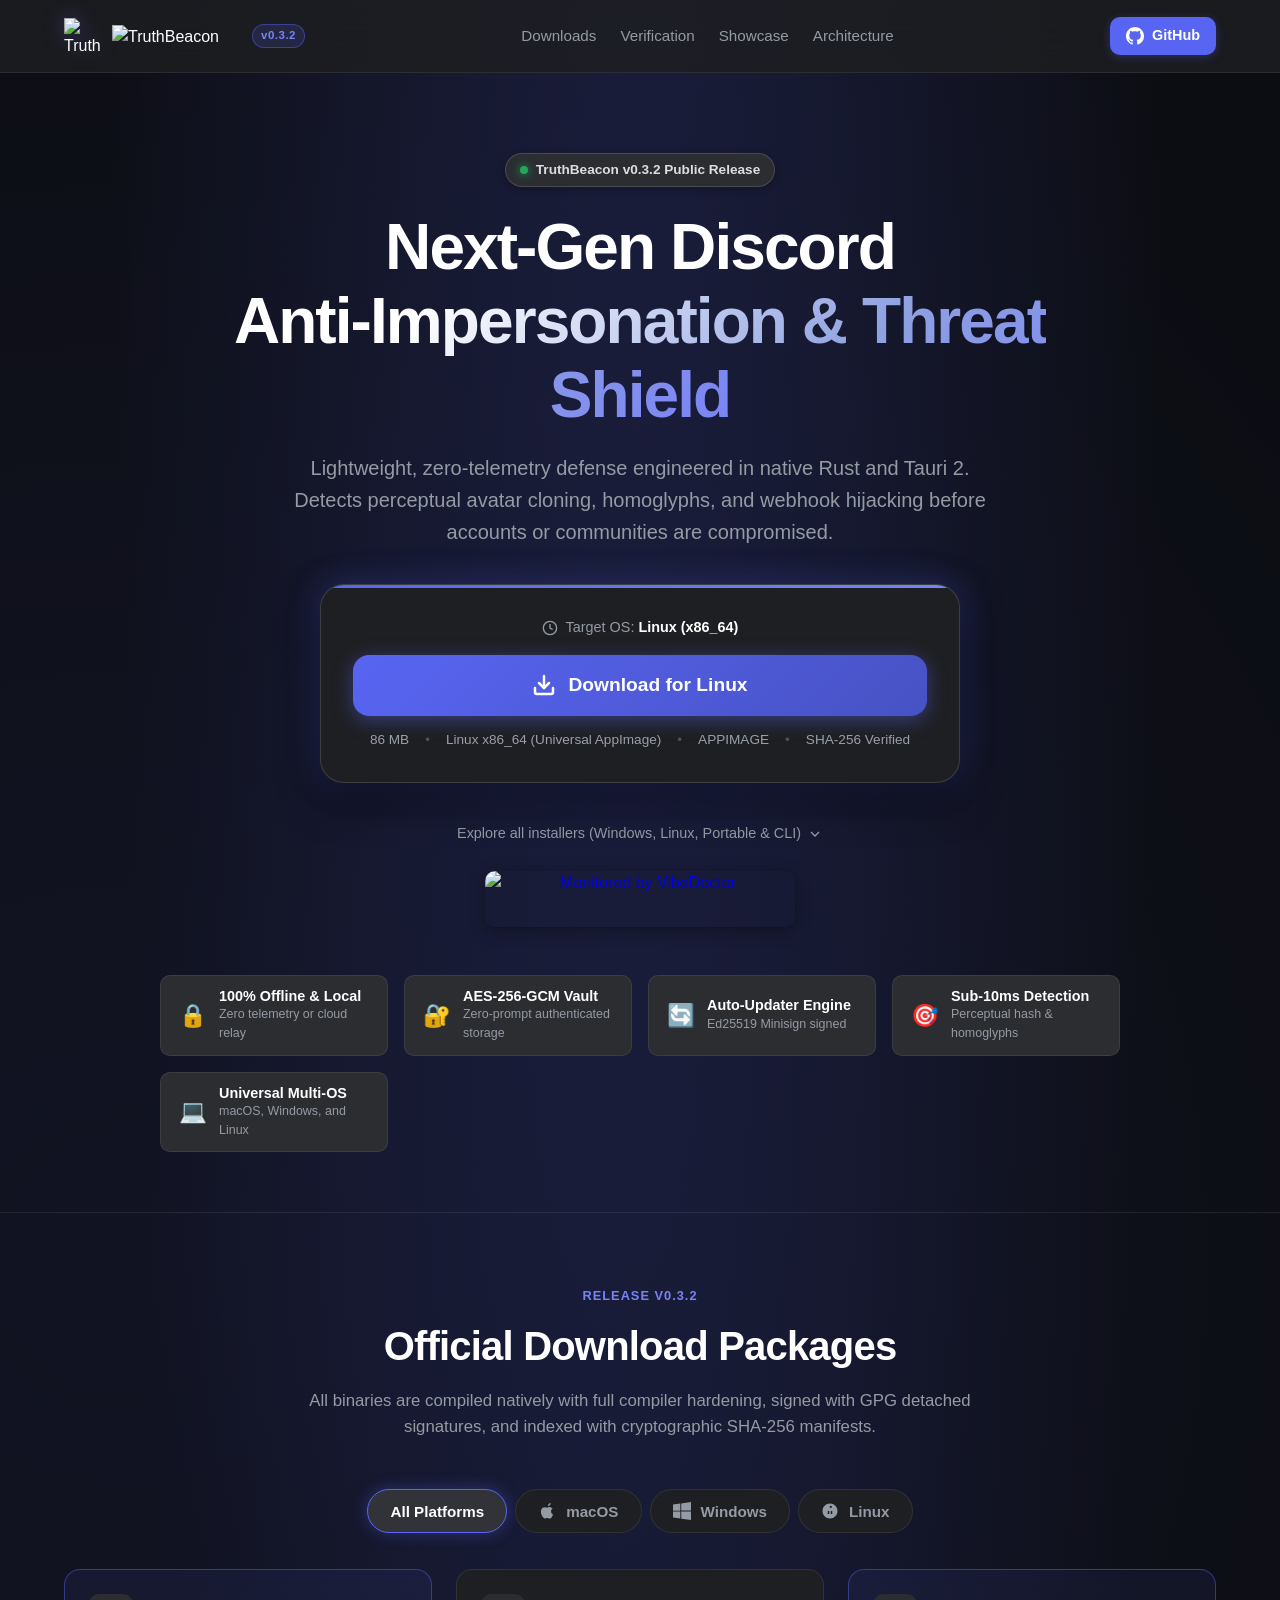
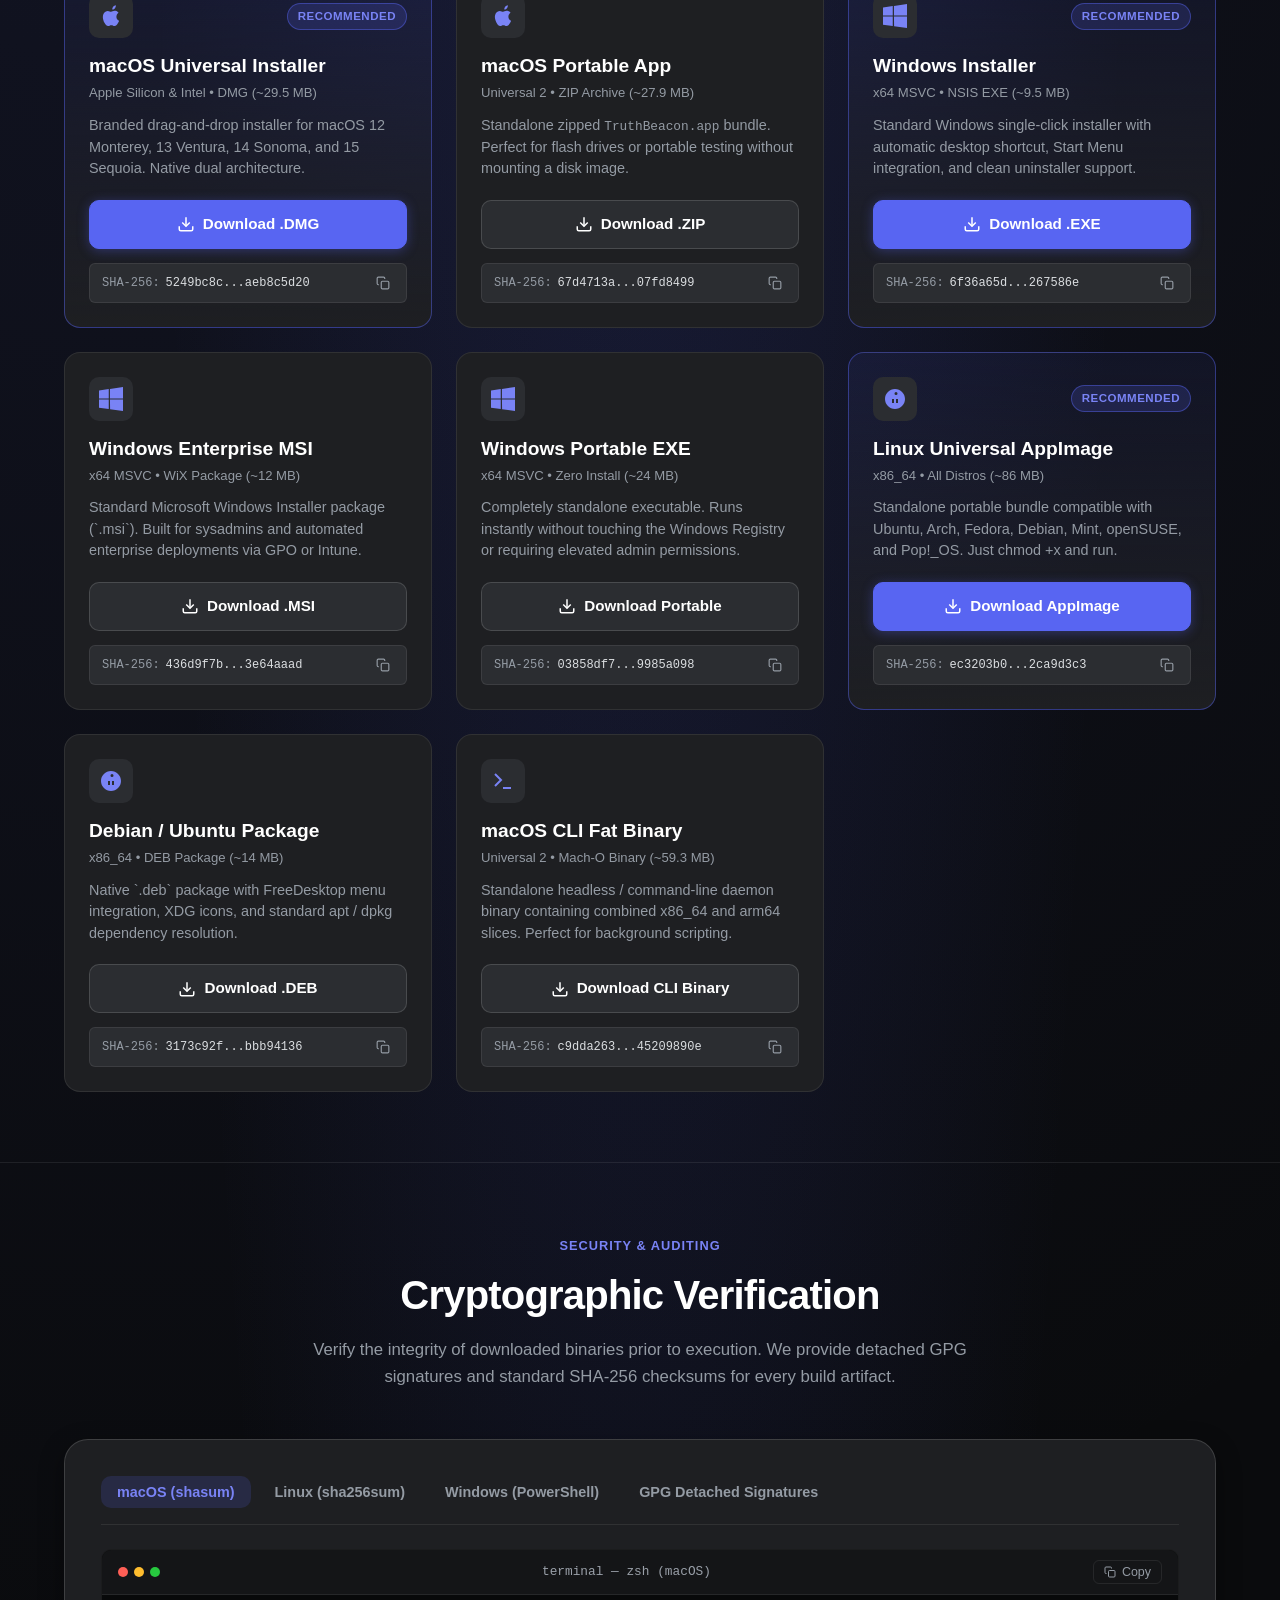
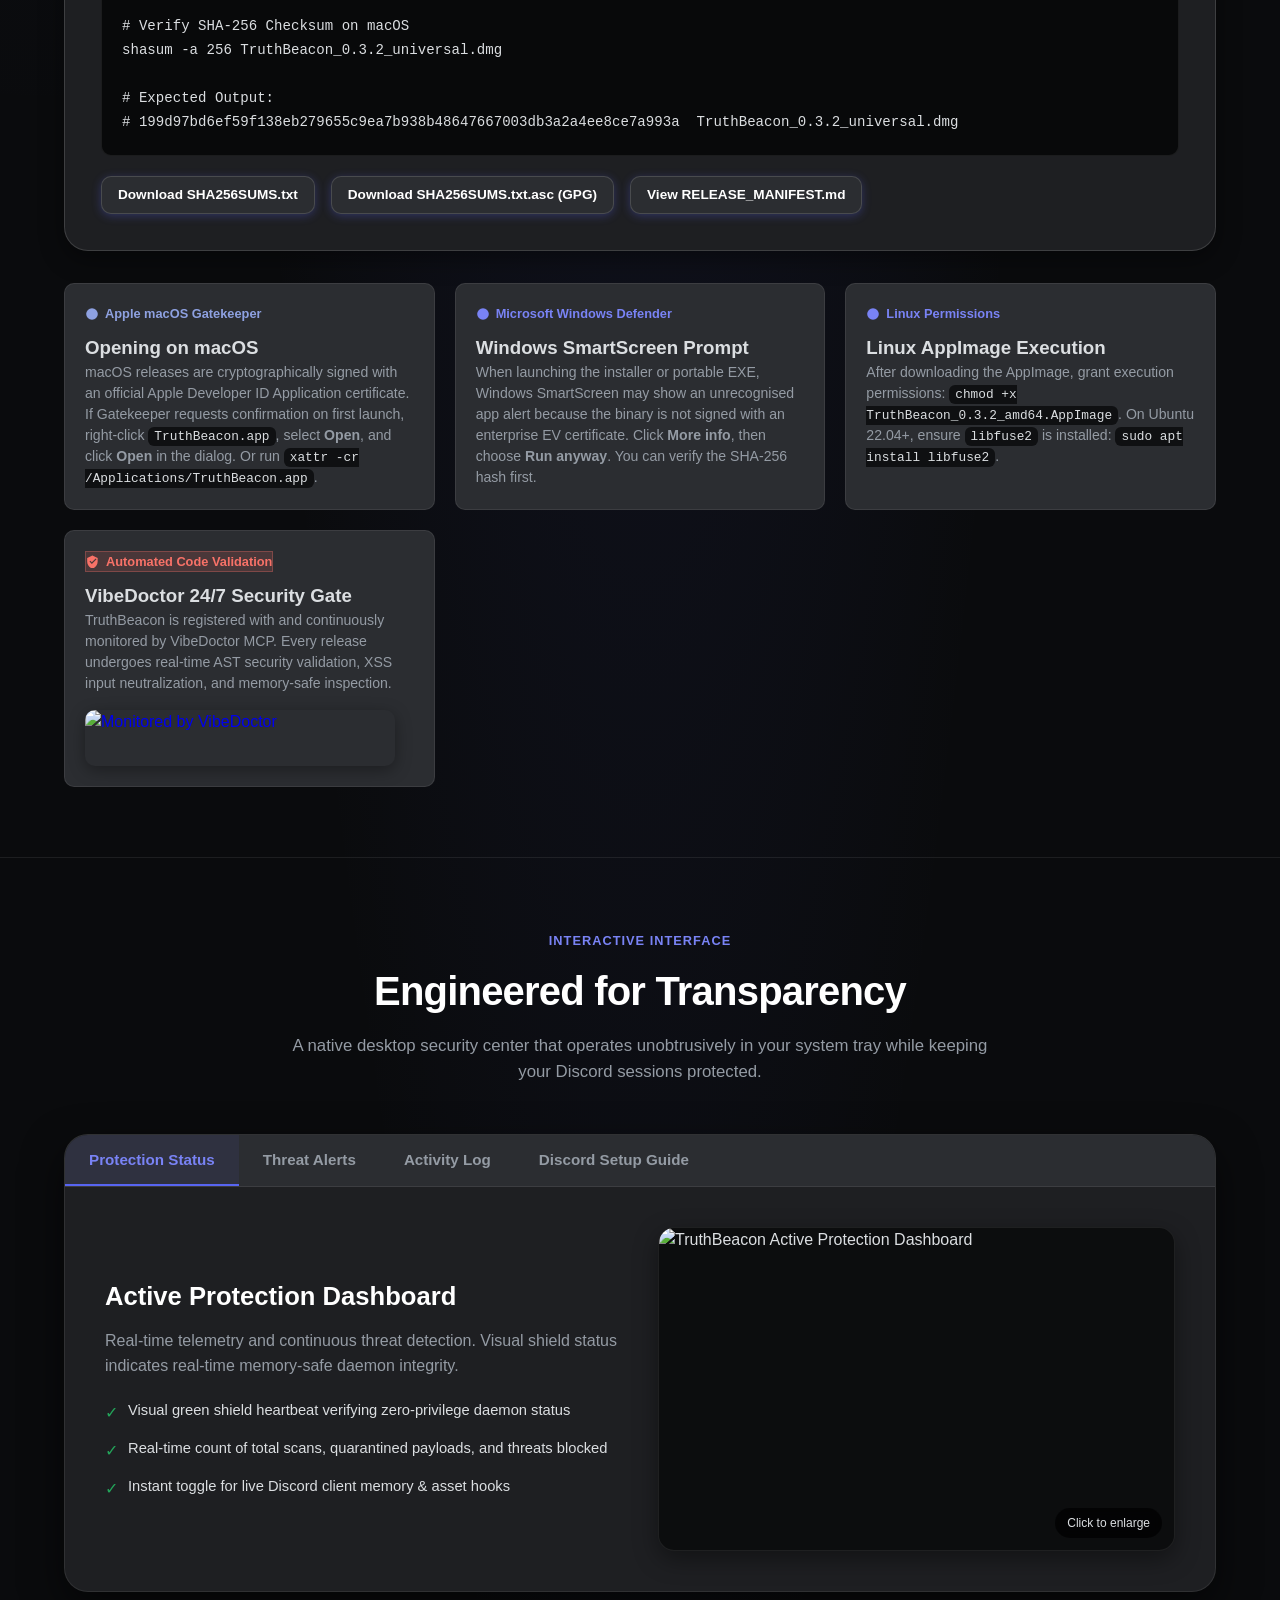
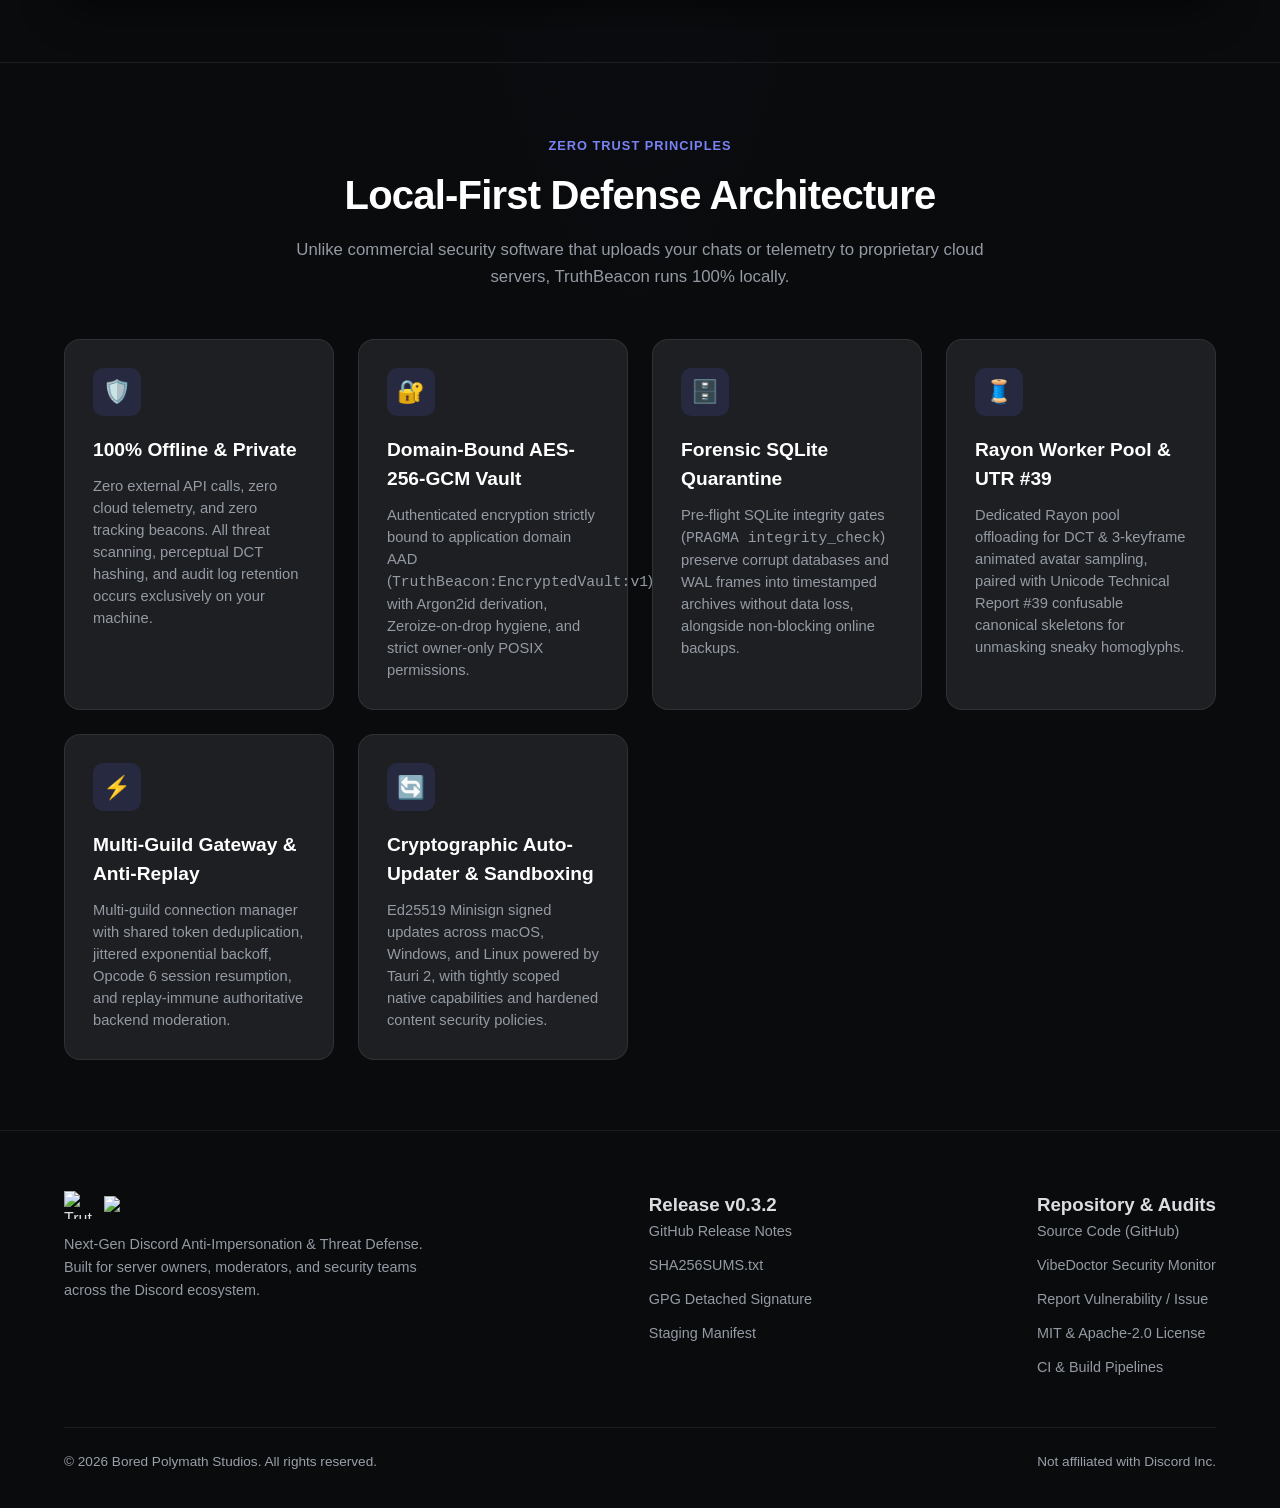
==== commit e75f3907: "chore(release): bump to v0.3.2, fix CI formatting & clippy gates, update release notes & manifests" ====
--- a/website/index.html
+++ b/website/index.html
@@ -6,7 +6,7 @@
   <meta name="viewport" content="width=device-width, initial-scale=1.0">
   <title>TruthBeacon — Official Downloads & Next-Gen Discord Security</title>
   <meta name="description"
-    content="Official downloads for TruthBeacon v0.3.1 across macOS, Windows, and Linux. Zero-telemetry, memory-safe Discord anti-impersonation and threat defense engineered in Rust and Tauri 2.">
+    content="Official downloads for TruthBeacon v0.3.2 across macOS, Windows, and Linux. Zero-telemetry, memory-safe Discord anti-impersonation and threat defense engineered in Rust and Tauri 2.">
   <meta name="keywords"
     content="TruthBeacon, Discord security, anti-impersonation, anti-token-theft, homoglyph detection, avatar clone detection, Tauri, Rust, download, macOS, Windows, Linux">
   <meta name="author" content="Bored Polymath Studios">
@@ -26,7 +26,7 @@
   <meta property="og:url" content="https://boredpolymath.github.io/truth-beacon/">
   <meta property="og:title" content="TruthBeacon — Official Downloads & Discord Threat Defense">
   <meta property="og:description"
-    content="Next-Gen Discord Anti-Impersonation & Threat Shield. Download TruthBeacon v0.3.1 for macOS, Windows, and Linux.">
+    content="Next-Gen Discord Anti-Impersonation & Threat Shield. Download TruthBeacon v0.3.2 for macOS, Windows, and Linux.">
   <meta property="og:image" content="https://boredpolymath.github.io/truth-beacon/assets/screenshot_protected.png">
 
   <!-- Twitter -->
@@ -34,7 +34,7 @@
   <meta property="twitter:url" content="https://boredpolymath.github.io/truth-beacon/">
   <meta property="twitter:title" content="TruthBeacon — Official Downloads & Discord Threat Defense">
   <meta property="twitter:description"
-    content="Download TruthBeacon v0.3.1 for macOS, Windows, and Linux. 100% offline, zero-telemetry defense engineered in Rust and Tauri 2.">
+    content="Download TruthBeacon v0.3.2 for macOS, Windows, and Linux. 100% offline, zero-telemetry defense engineered in Rust and Tauri 2.">
   <meta property="twitter:image" content="https://boredpolymath.github.io/truth-beacon/assets/screenshot_protected.png">
 
   <!-- Favicon -->
@@ -59,7 +59,7 @@
     "description": "Zero-telemetry, memory-safe Discord anti-impersonation and threat defense engineered in Rust and Tauri 2.",
     "url": "https://boredpolymath.github.io/truth-beacon/",
     "downloadUrl": "https://github.com/boredpolymath/truth-beacon/releases",
-    "softwareVersion": "0.3.1",
+    "softwareVersion": "0.3.2",
     "author": {
       "@type": "Organization",
       "name": "Bored Polymath Studios",
@@ -85,7 +85,7 @@
       <a href="#" class="nav-brand" id="nav-brand-link">
         <img src="assets/truthbeacon_emblem.png" alt="TruthBeacon Emblem" width="32" height="32" class="brand-emblem" id="brand-emblem-img">
         <img src="assets/truthbeacon_wordmark.png" alt="TruthBeacon" width="128" height="22" class="brand-wordmark-img" id="brand-wordmark-img">
-        <span class="brand-badge" id="nav-version-badge">v0.3.1</span>
+        <span class="brand-badge" id="nav-version-badge">v0.3.2</span>
       </a>
 
       <nav>
@@ -116,7 +116,7 @@
       <div class="container">
         <div class="hero-tag-wrap" id="hero-tag-wrap">
           <span class="hero-tag-pulse"></span>
-          <span>TruthBeacon v0.3.1 Public Release</span>
+          <span>TruthBeacon v0.3.2 Public Release</span>
         </div>
 
         <h1 class="hero-title" id="hero-title">
@@ -139,7 +139,7 @@
             <span>Target OS: <strong class="detected-os-name" id="hero-detected-os">macOS (Universal 2)</strong></span>
           </div>
 
-          <a href="https://github.com/boredpolymath/truth-beacon/releases/download/v0.3.1/TruthBeacon_0.3.1_universal.dmg"
+          <a href="https://github.com/boredpolymath/truth-beacon/releases/download/v0.3.2/TruthBeacon_0.3.2_universal.dmg"
             class="btn-primary-download" id="hero-primary-download-btn">
             <svg width="24" height="24" viewBox="0 0 24 24" fill="none" stroke="currentColor" stroke-width="2.5"
               stroke-linecap="round" stroke-linejoin="round">
@@ -222,7 +222,7 @@
     <section class="section" id="downloads">
       <div class="container">
         <div class="section-header">
-          <span class="section-tag">Release v0.3.1</span>
+          <span class="section-tag">Release v0.3.2</span>
           <h2 class="section-title">Official Download Packages</h2>
           <p class="section-desc">
             All binaries are compiled natively with full compiler hardening, signed with GPG detached signatures, and
@@ -280,7 +280,7 @@
               Branded drag-and-drop installer for macOS 12 Monterey, 13 Ventura, 14 Sonoma, and 15 Sequoia. Native dual
               architecture.
             </p>
-            <a href="https://github.com/boredpolymath/truth-beacon/releases/download/v0.3.1/TruthBeacon_0.3.1_universal.dmg"
+            <a href="https://github.com/boredpolymath/truth-beacon/releases/download/v0.3.2/TruthBeacon_0.3.2_universal.dmg"
               class="card-btn-download" id="btn-download-mac-dmg">
               <svg width="18" height="18" viewBox="0 0 24 24" fill="none" stroke="currentColor" stroke-width="2">
                 <path d="M21 15v4a2 2 0 0 1-2 2H5a2 2 0 0 1-2-2v-4" />
@@ -290,12 +290,12 @@
               <span>Download .DMG</span>
             </a>
             <div class="checksum-box">
-              <div class="checksum-content" title="5249bc8cf775c99878f43340b7fb73633270d0c1ed98ed827ec17e9aeb8c5d20">
+              <div class="checksum-content" title="199d97bd6ef59f138eb279655c9ea7b938b48647667003db3a2a4ee8ce7a993a">
                 <span>SHA-256:</span>
                 <span class="checksum-hash">5249bc8c...aeb8c5d20</span>
               </div>
               <button type="button" class="btn-copy-checksum"
-                data-hash="5249bc8cf775c99878f43340b7fb73633270d0c1ed98ed827ec17e9aeb8c5d20"
+                data-hash="199d97bd6ef59f138eb279655c9ea7b938b48647667003db3a2a4ee8ce7a993a"
                 title="Copy SHA-256 Checksum" id="btn-copy-mac-dmg">
                 <svg width="14" height="14" viewBox="0 0 24 24" fill="none" stroke="currentColor" stroke-width="2">
                   <rect x="9" y="9" width="13" height="13" rx="2" ry="2" />
@@ -323,7 +323,7 @@
               Standalone zipped <code style="font-size:0.8rem">TruthBeacon.app</code> bundle. Perfect for flash drives
               or portable testing without mounting a disk image.
             </p>
-            <a href="https://github.com/boredpolymath/truth-beacon/releases/download/v0.3.1/TruthBeacon_0.3.1_macos_universal.zip"
+            <a href="https://github.com/boredpolymath/truth-beacon/releases/download/v0.3.2/TruthBeacon_0.3.2_macos_universal.zip"
               class="card-btn-download" id="btn-download-mac-zip">
               <svg width="18" height="18" viewBox="0 0 24 24" fill="none" stroke="currentColor" stroke-width="2">
                 <path d="M21 15v4a2 2 0 0 1-2 2H5a2 2 0 0 1-2-2v-4" />
@@ -367,7 +367,7 @@
               Standard Windows single-click installer with automatic desktop shortcut, Start Menu integration, and clean
               uninstaller support.
             </p>
-            <a href="https://github.com/boredpolymath/truth-beacon/releases/download/v0.3.1/TruthBeacon_0.3.1_x64-setup.exe"
+            <a href="https://github.com/boredpolymath/truth-beacon/releases/download/v0.3.2/TruthBeacon_0.3.2_x64-setup.exe"
               class="card-btn-download" id="btn-download-win-exe">
               <svg width="18" height="18" viewBox="0 0 24 24" fill="none" stroke="currentColor" stroke-width="2">
                 <path d="M21 15v4a2 2 0 0 1-2 2H5a2 2 0 0 1-2-2v-4" />
@@ -410,7 +410,7 @@
               Standard Microsoft Windows Installer package (`.msi`). Built for sysadmins and automated enterprise
               deployments via GPO or Intune.
             </p>
-            <a href="https://github.com/boredpolymath/truth-beacon/releases/download/v0.3.1/TruthBeacon_0.3.1_x64_en-US.msi"
+            <a href="https://github.com/boredpolymath/truth-beacon/releases/download/v0.3.2/TruthBeacon_0.3.2_x64_en-US.msi"
               class="card-btn-download" id="btn-download-win-msi">
               <svg width="18" height="18" viewBox="0 0 24 24" fill="none" stroke="currentColor" stroke-width="2">
                 <path d="M21 15v4a2 2 0 0 1-2 2H5a2 2 0 0 1-2-2v-4" />
@@ -453,7 +453,7 @@
               Completely standalone executable. Runs instantly without touching the Windows Registry or requiring
               elevated admin permissions.
             </p>
-            <a href="https://github.com/boredpolymath/truth-beacon/releases/download/v0.3.1/TruthBeacon-Portable.exe"
+            <a href="https://github.com/boredpolymath/truth-beacon/releases/download/v0.3.2/TruthBeacon-Portable.exe"
               class="card-btn-download" id="btn-download-win-portable">
               <svg width="18" height="18" viewBox="0 0 24 24" fill="none" stroke="currentColor" stroke-width="2">
                 <path d="M21 15v4a2 2 0 0 1-2 2H5a2 2 0 0 1-2-2v-4" />
@@ -497,7 +497,7 @@
               Standalone portable bundle compatible with Ubuntu, Arch, Fedora, Debian, Mint, openSUSE, and Pop!_OS. Just
               chmod +x and run.
             </p>
-            <a href="https://github.com/boredpolymath/truth-beacon/releases/download/v0.3.1/TruthBeacon_0.3.1_amd64.AppImage"
+            <a href="https://github.com/boredpolymath/truth-beacon/releases/download/v0.3.2/TruthBeacon_0.3.2_amd64.AppImage"
               class="card-btn-download" id="btn-download-linux-appimage">
               <svg width="18" height="18" viewBox="0 0 24 24" fill="none" stroke="currentColor" stroke-width="2">
                 <path d="M21 15v4a2 2 0 0 1-2 2H5a2 2 0 0 1-2-2v-4" />
@@ -540,7 +540,7 @@
               Native `.deb` package with FreeDesktop menu integration, XDG icons, and standard apt / dpkg dependency
               resolution.
             </p>
-            <a href="https://github.com/boredpolymath/truth-beacon/releases/download/v0.3.1/TruthBeacon_0.3.1_amd64.deb"
+            <a href="https://github.com/boredpolymath/truth-beacon/releases/download/v0.3.2/TruthBeacon_0.3.2_amd64.deb"
               class="card-btn-download" id="btn-download-linux-deb">
               <svg width="18" height="18" viewBox="0 0 24 24" fill="none" stroke="currentColor" stroke-width="2">
                 <path d="M21 15v4a2 2 0 0 1-2 2H5a2 2 0 0 1-2-2v-4" />
@@ -583,7 +583,7 @@
               Standalone headless / command-line daemon binary containing combined x86_64 and arm64 slices. Perfect for
               background scripting.
             </p>
-            <a href="https://github.com/boredpolymath/truth-beacon/releases/download/v0.3.1/truth-beacon-universal"
+            <a href="https://github.com/boredpolymath/truth-beacon/releases/download/v0.3.2/truth-beacon-universal"
               class="card-btn-download" id="btn-download-mac-bin">
               <svg width="18" height="18" viewBox="0 0 24 24" fill="none" stroke="currentColor" stroke-width="2">
                 <path d="M21 15v4a2 2 0 0 1-2 2H5a2 2 0 0 1-2-2v-4" />
@@ -654,27 +654,27 @@
             </div>
             <div class="terminal-body">
               <pre><code id="verify-code-content"># Verify SHA-256 Checksum on macOS
-shasum -a 256 TruthBeacon_0.3.1_universal.dmg
+shasum -a 256 TruthBeacon_0.3.2_universal.dmg
 
 # Expected Output:
-# 5249bc8cf775c99878f43340b7fb73633270d0c1ed98ed827ec17e9aeb8c5d20  TruthBeacon_0.3.1_universal.dmg</code></pre>
+# 199d97bd6ef59f138eb279655c9ea7b938b48647667003db3a2a4ee8ce7a993a  TruthBeacon_0.3.2_universal.dmg</code></pre>
             </div>
           </div>
 
           <div style="margin-top: 20px; display: flex; gap: 16px; flex-wrap: wrap;">
-            <a href="https://github.com/boredpolymath/truth-beacon/releases/download/v0.3.1/SHA256SUMS.txt"
+            <a href="https://github.com/boredpolymath/truth-beacon/releases/download/v0.3.2/SHA256SUMS.txt"
               target="_blank" class="nav-cta"
               style="background:var(--bg-card); border:1px solid var(--border-medium); font-size:0.85rem;"
               id="link-download-sha-txt">
               Download SHA256SUMS.txt
             </a>
-            <a href="https://github.com/boredpolymath/truth-beacon/releases/download/v0.3.1/SHA256SUMS.txt.asc"
+            <a href="https://github.com/boredpolymath/truth-beacon/releases/download/v0.3.2/SHA256SUMS.txt.asc"
               target="_blank" class="nav-cta"
               style="background:var(--bg-card); border:1px solid var(--border-medium); font-size:0.85rem;"
               id="link-download-sha-asc">
               Download SHA256SUMS.txt.asc (GPG)
             </a>
-            <a href="https://github.com/boredpolymath/truth-beacon/releases/download/v0.3.1/RELEASE_MANIFEST.md"
+            <a href="https://github.com/boredpolymath/truth-beacon/releases/download/v0.3.2/RELEASE_MANIFEST.md"
               target="_blank" class="nav-cta"
               style="background:var(--bg-card); border:1px solid var(--border-medium); font-size:0.85rem;"
               id="link-download-manifest">
@@ -726,7 +726,7 @@
             <h3>Linux AppImage Execution</h3>
             <p>
               After downloading the AppImage, grant execution permissions:
-              <code>chmod +x TruthBeacon_0.3.1_amd64.AppImage</code>. On Ubuntu 22.04+, ensure <code>libfuse2</code> is
+              <code>chmod +x TruthBeacon_0.3.2_amd64.AppImage</code>. On Ubuntu 22.04+, ensure <code>libfuse2</code> is
               installed: <code>sudo apt install libfuse2</code>.
             </p>
           </div>
@@ -897,15 +897,15 @@
         </div>
 
         <div class="footer-nav-col">
-          <h3>Release v0.3.1</h3>
+          <h3>Release v0.3.2</h3>
           <ul class="footer-links">
-            <li><a href="https://github.com/boredpolymath/truth-beacon/releases/tag/v0.3.1" target="_blank"
+            <li><a href="https://github.com/boredpolymath/truth-beacon/releases/tag/v0.3.2" target="_blank"
                 class="footer-link">GitHub Release Notes</a></li>
-            <li><a href="https://github.com/boredpolymath/truth-beacon/releases/download/v0.3.1/SHA256SUMS.txt"
+            <li><a href="https://github.com/boredpolymath/truth-beacon/releases/download/v0.3.2/SHA256SUMS.txt"
                 target="_blank" class="footer-link">SHA256SUMS.txt</a></li>
-            <li><a href="https://github.com/boredpolymath/truth-beacon/releases/download/v0.3.1/SHA256SUMS.txt.asc"
+            <li><a href="https://github.com/boredpolymath/truth-beacon/releases/download/v0.3.2/SHA256SUMS.txt.asc"
                 target="_blank" class="footer-link">GPG Detached Signature</a></li>
-            <li><a href="https://github.com/boredpolymath/truth-beacon/releases/download/v0.3.1/RELEASE_MANIFEST.md"
+            <li><a href="https://github.com/boredpolymath/truth-beacon/releases/download/v0.3.2/RELEASE_MANIFEST.md"
                 target="_blank" class="footer-link">Staging Manifest</a></li>
           </ul>
         </div>
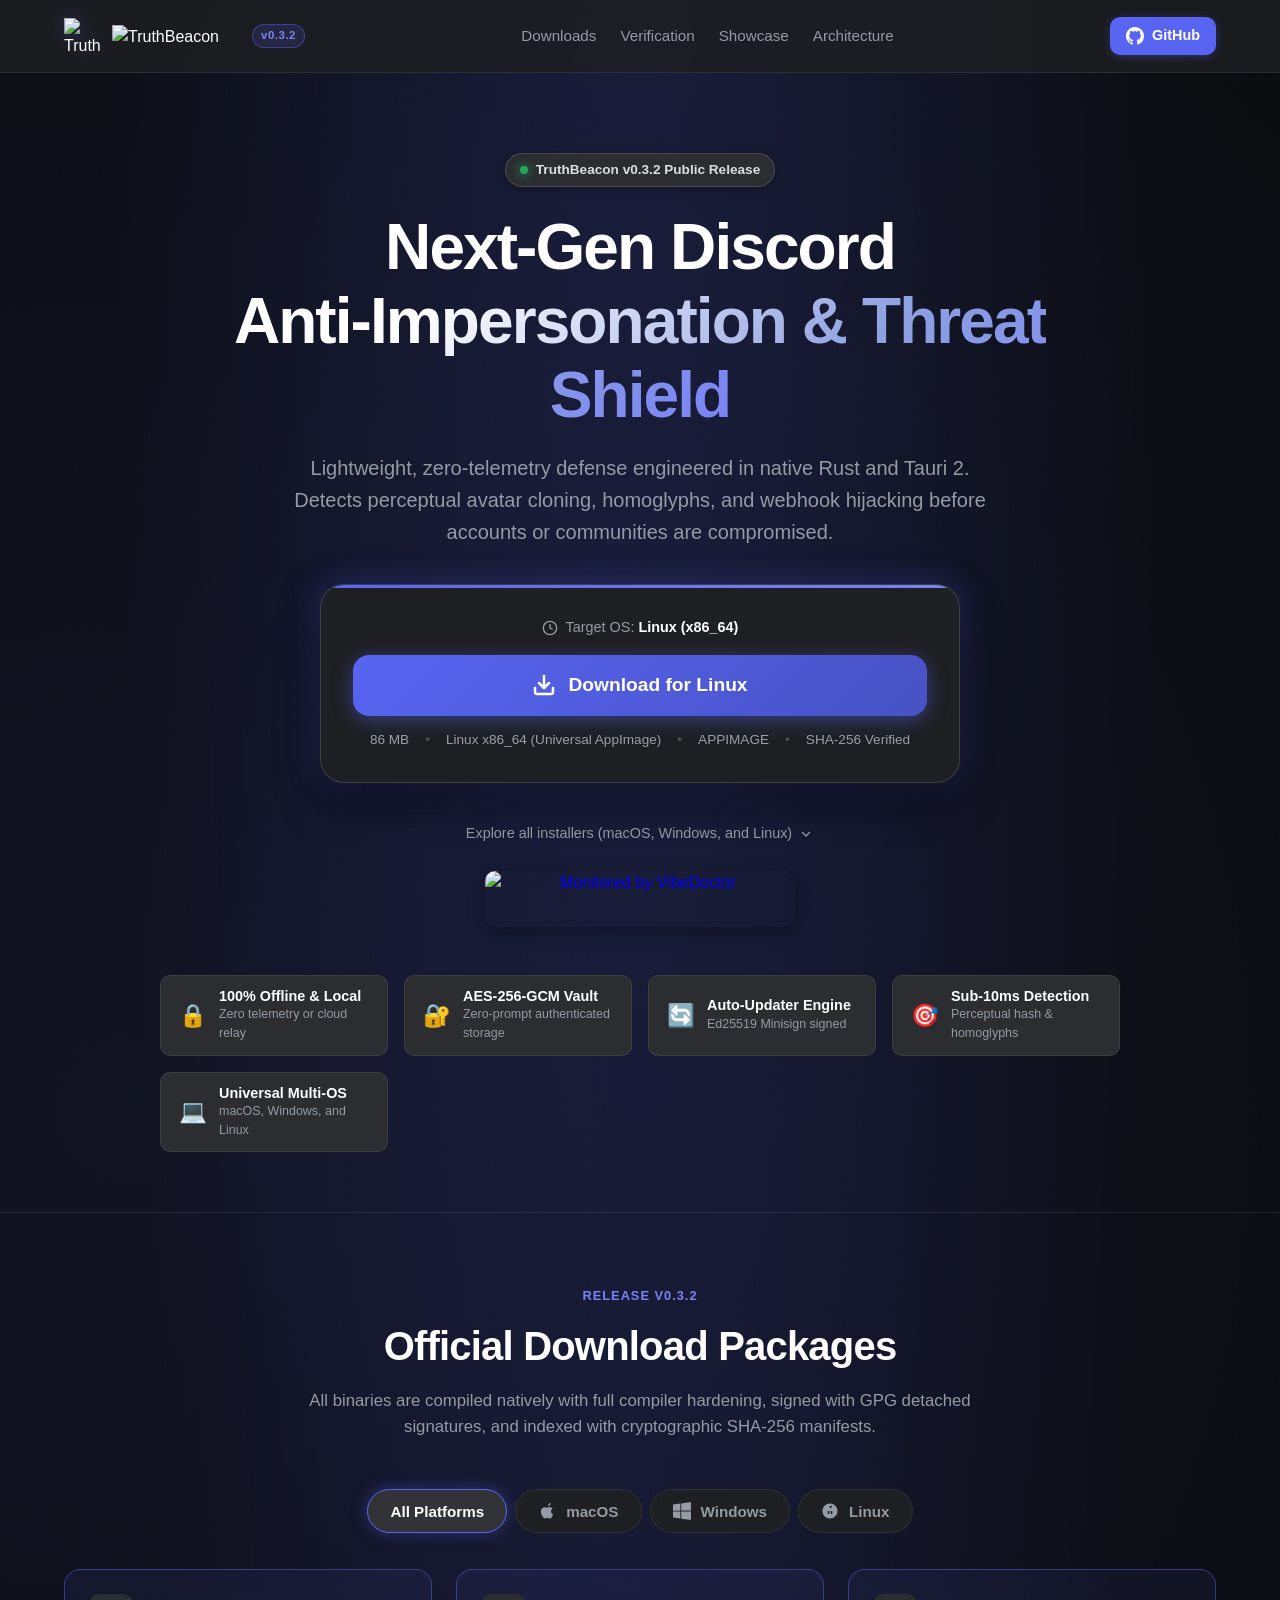
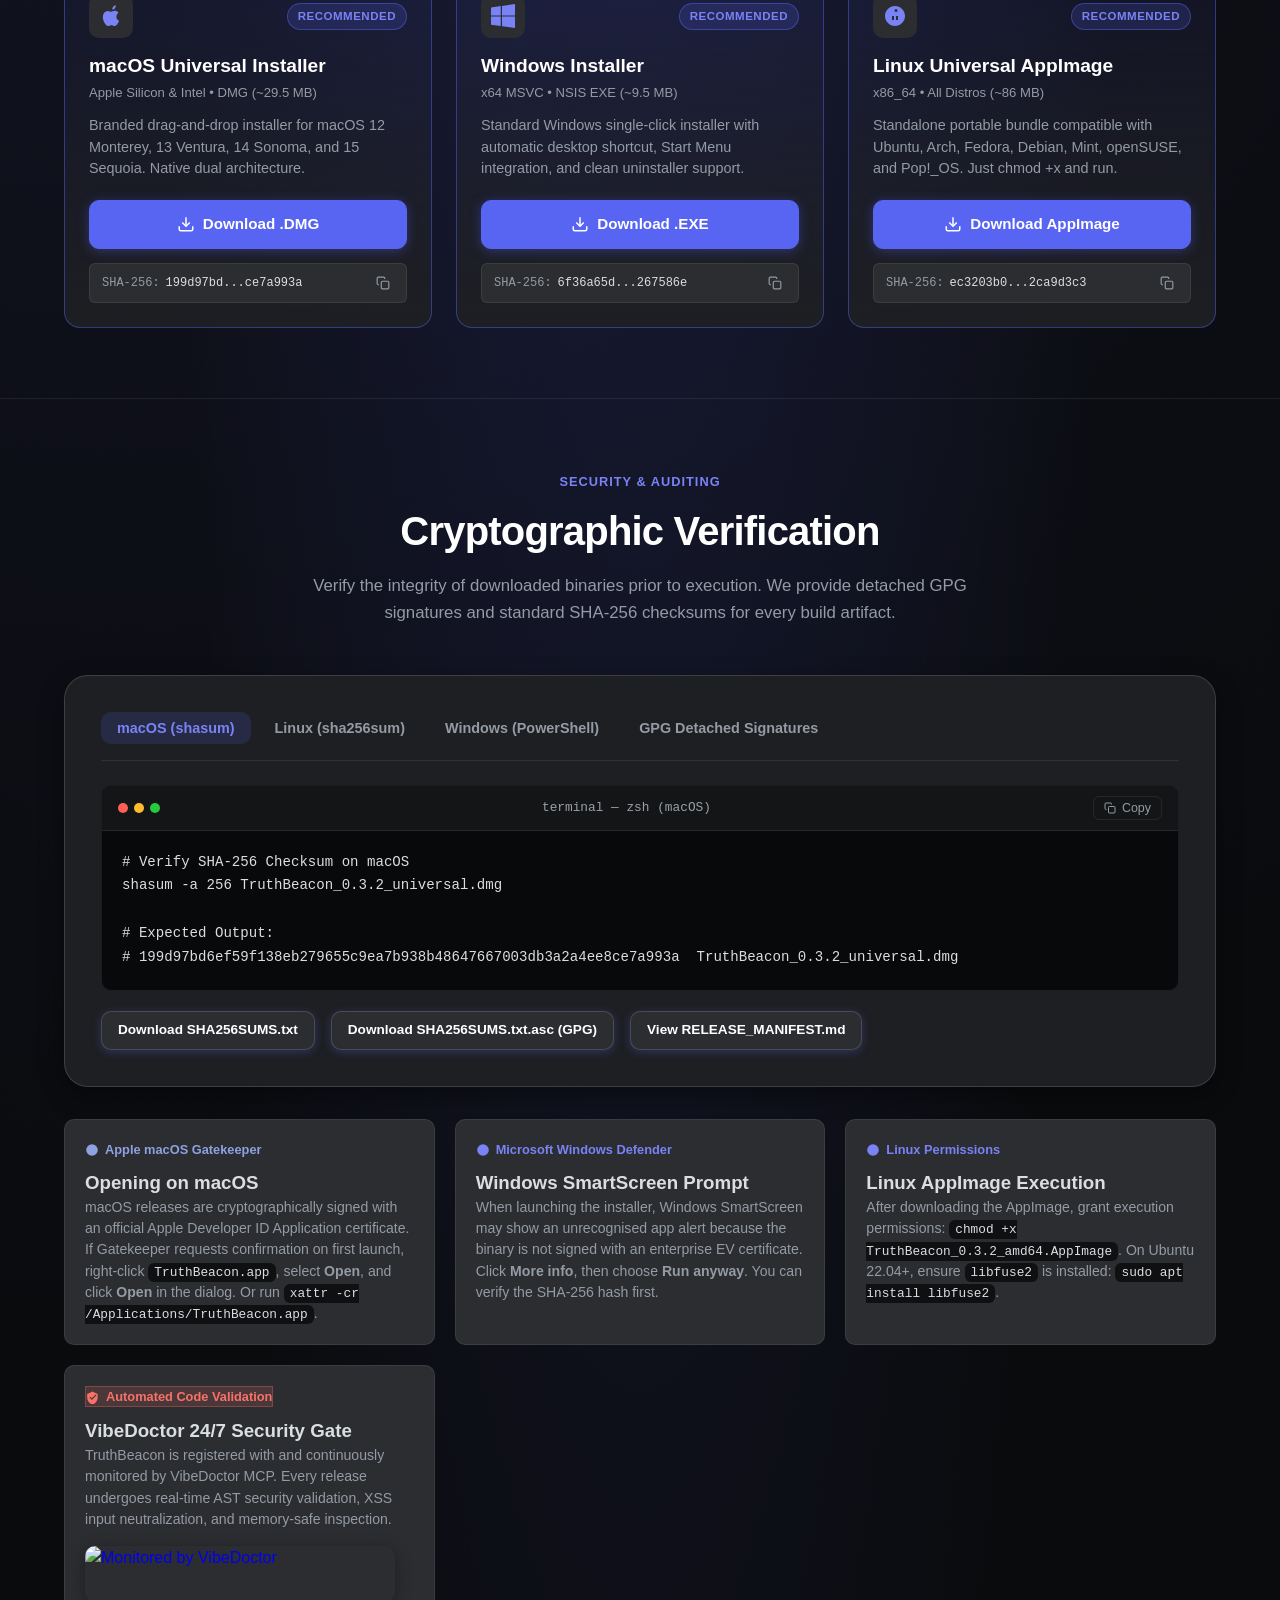
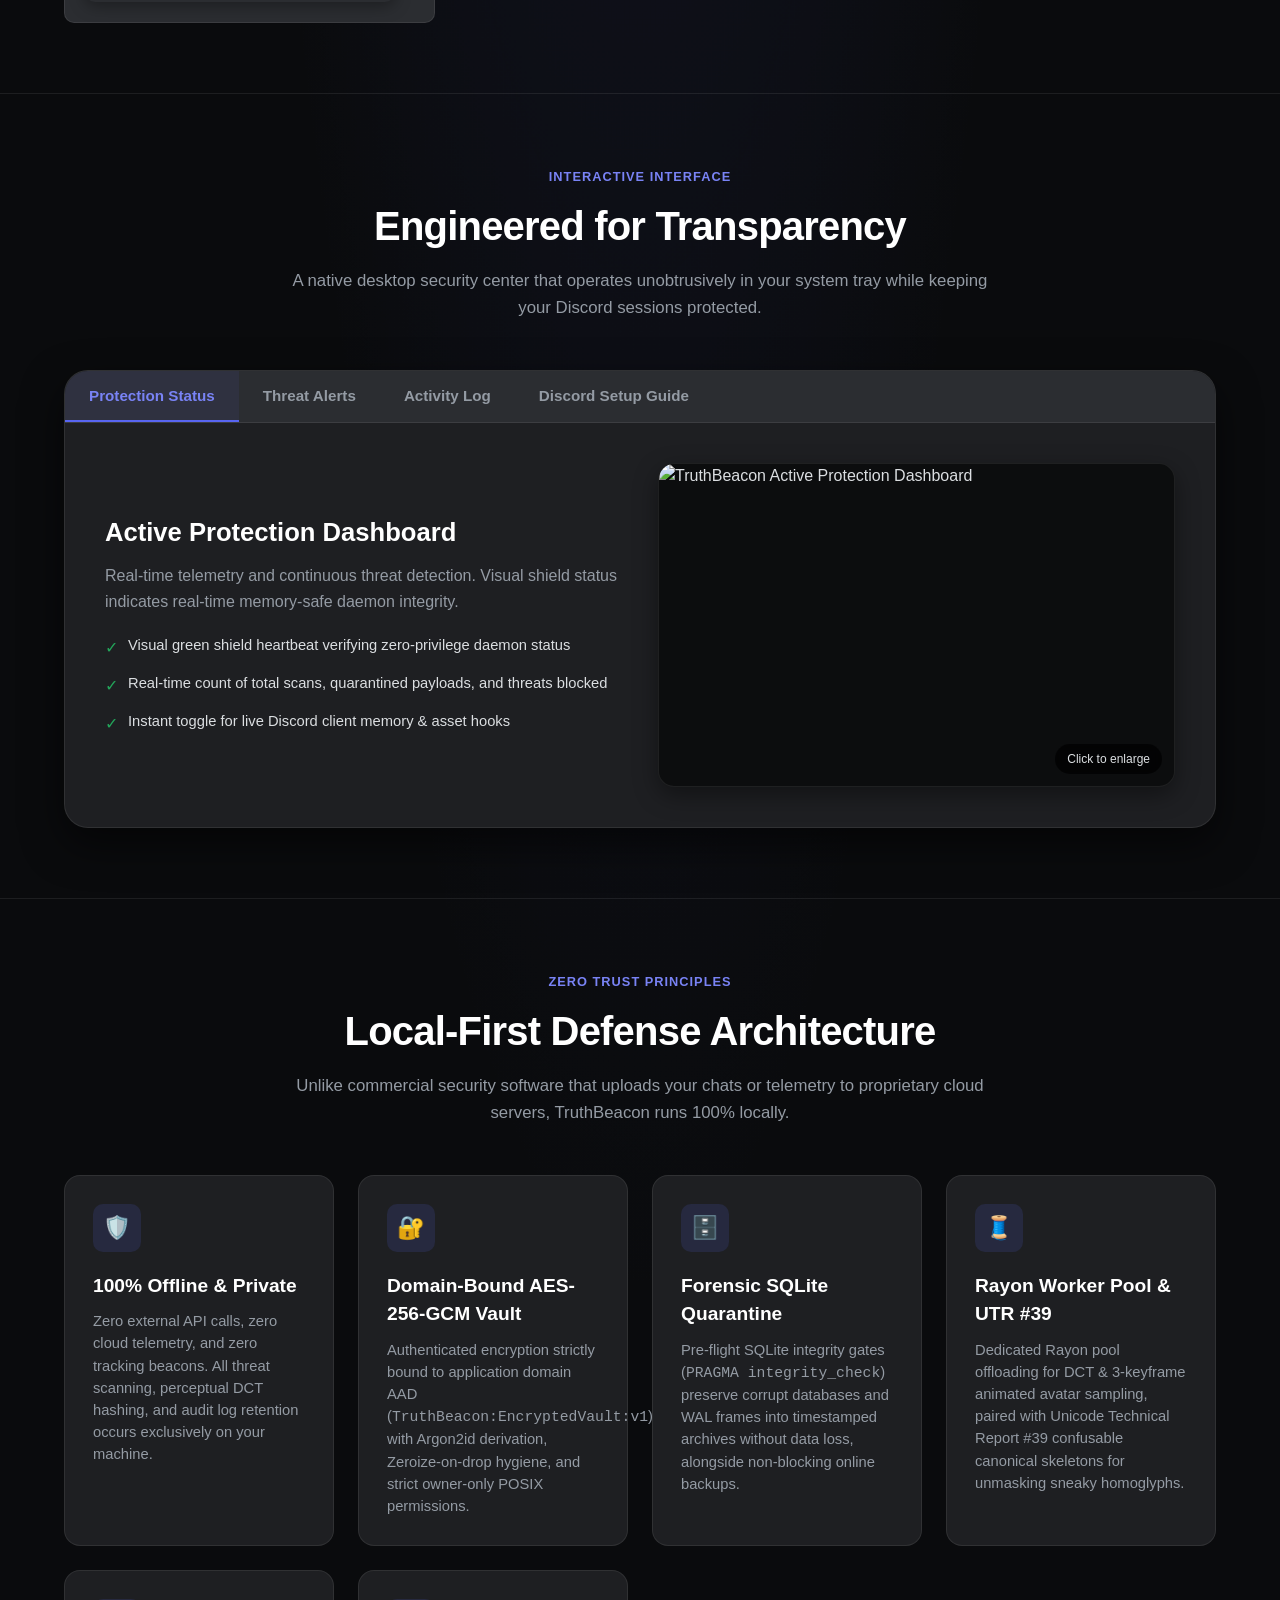
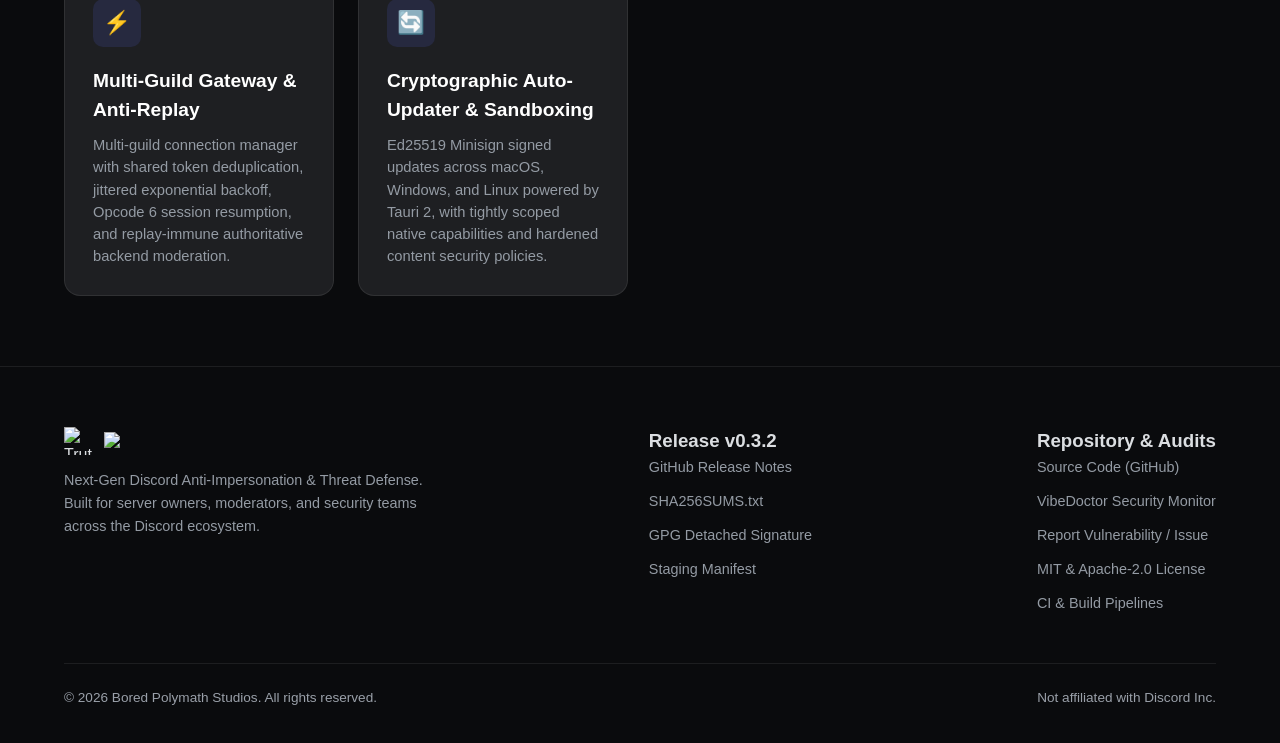
==== commit e102d08d: "feat(website): show only macOS Universal DMG, Windows NSIS, and Linux Universal AppImage installers" ====
--- a/website/index.html
+++ b/website/index.html
@@ -163,7 +163,7 @@
 
         <div>
           <a href="#downloads" class="hero-other-platforms" id="hero-other-platforms-link">
-            <span>Explore all installers (Windows, Linux, Portable & CLI)</span>
+            <span>Explore all installers (macOS, Windows, and Linux)</span>
             <svg width="16" height="16" viewBox="0 0 24 24" fill="none" stroke="currentColor" stroke-width="2">
               <polyline points="6 9 12 15 18 9"></polyline>
             </svg>
@@ -261,7 +261,7 @@
         <!-- Downloads Grid -->
         <div class="downloads-grid" id="downloads-grid">
 
-          <!-- Card 1: macOS DMG (Recommended) -->
+          <!-- Card 1: macOS Universal Installer (Recommended) -->
           <div class="download-card recommended" data-platform="mac" id="card-mac-dmg">
             <div class="card-header-row">
               <div class="card-icon-wrap">
@@ -292,7 +292,7 @@
             <div class="checksum-box">
               <div class="checksum-content" title="199d97bd6ef59f138eb279655c9ea7b938b48647667003db3a2a4ee8ce7a993a">
                 <span>SHA-256:</span>
-                <span class="checksum-hash">5249bc8c...aeb8c5d20</span>
+                <span class="checksum-hash">199d97bd...ce7a993a</span>
               </div>
               <button type="button" class="btn-copy-checksum"
                 data-hash="199d97bd6ef59f138eb279655c9ea7b938b48647667003db3a2a4ee8ce7a993a"
@@ -305,50 +305,7 @@
             </div>
           </div>
 
-          <!-- Card 2: macOS Portable Zip -->
-          <div class="download-card" data-platform="mac" id="card-mac-zip">
-            <div class="card-header-row">
-              <div class="card-icon-wrap">
-                <svg width="24" height="24" viewBox="0 0 24 24" fill="currentColor">
-                  <path
-                    d="M18.71 19.5c-.83 1.24-1.71 2.45-3.05 2.47-1.34.03-1.77-.79-3.29-.79-1.53 0-2 .77-3.27.82-1.31.05-2.3-1.32-3.14-2.53C4.25 17 2.94 12.45 4.7 9.39c.87-1.52 2.43-2.48 4.12-2.51 1.28-.02 2.5.87 3.29.87.78 0 2.26-1.07 3.81-.91.65.03 2.47.26 3.64 1.98-.09.06-2.17 1.28-2.15 3.81.03 3.02 2.65 4.03 2.68 4.04-.03.07-.42 1.44-1.38 2.83M15.97 4.15c.61-.74 1.04-1.79.92-2.85-.92.04-2.02.62-2.67 1.36-.57.65-1.07 1.71-.93 2.73 1.03.08 2.07-.5 2.68-1.24z" />
-                </svg>
-              </div>
-            </div>
-            <div class="card-title-group">
-              <h3>macOS Portable App</h3>
-              <div class="card-arch-tag">Universal 2 • ZIP Archive (~27.9 MB)</div>
-            </div>
-            <p class="card-desc">
-              Standalone zipped <code style="font-size:0.8rem">TruthBeacon.app</code> bundle. Perfect for flash drives
-              or portable testing without mounting a disk image.
-            </p>
-            <a href="https://github.com/boredpolymath/truth-beacon/releases/download/v0.3.2/TruthBeacon_0.3.2_macos_universal.zip"
-              class="card-btn-download" id="btn-download-mac-zip">
-              <svg width="18" height="18" viewBox="0 0 24 24" fill="none" stroke="currentColor" stroke-width="2">
-                <path d="M21 15v4a2 2 0 0 1-2 2H5a2 2 0 0 1-2-2v-4" />
-                <polyline points="7 10 12 15 17 10" />
-                <line x1="12" y1="15" x2="12" y2="3" />
-              </svg>
-              <span>Download .ZIP</span>
-            </a>
-            <div class="checksum-box">
-              <div class="checksum-content" title="67d4713af9e7c2b22023e44715d42ac7a7b8dedfdda59af3ddbe32f307fd8499">
-                <span>SHA-256:</span>
-                <span class="checksum-hash">67d4713a...07fd8499</span>
-              </div>
-              <button type="button" class="btn-copy-checksum"
-                data-hash="67d4713af9e7c2b22023e44715d42ac7a7b8dedfdda59af3ddbe32f307fd8499"
-                title="Copy SHA-256 Checksum" id="btn-copy-mac-zip">
-                <svg width="14" height="14" viewBox="0 0 24 24" fill="none" stroke="currentColor" stroke-width="2">
-                  <rect x="9" y="9" width="13" height="13" rx="2" ry="2" />
-                  <path d="M5 15H4a2 2 0 0 1-2-2V4a2 2 0 0 1 2-2h9a2 2 0 0 1 2 2v1" />
-                </svg>
-              </button>
-            </div>
-          </div>
-
-          <!-- Card 3: Windows Setup EXE (Recommended) -->
+          <!-- Card 2: Windows Setup EXE (Recommended) -->
           <div class="download-card recommended" data-platform="win" id="card-win-exe">
             <div class="card-header-row">
               <div class="card-icon-wrap">
@@ -392,93 +349,7 @@
             </div>
           </div>
 
-          <!-- Card 4: Windows MSI Enterprise -->
-          <div class="download-card" data-platform="win" id="card-win-msi">
-            <div class="card-header-row">
-              <div class="card-icon-wrap">
-                <svg width="24" height="24" viewBox="0 0 24 24" fill="currentColor">
-                  <path
-                    d="M0 3.449L9.75 2.1v9.451H0m10.949-9.602L24 0v11.4H10.949M0 12.6h9.75v9.451L0 20.699M10.949 12.6H24V24l-12.9-1.801" />
-                </svg>
-              </div>
-            </div>
-            <div class="card-title-group">
-              <h3>Windows Enterprise MSI</h3>
-              <div class="card-arch-tag">x64 MSVC • WiX Package (~12 MB)</div>
-            </div>
-            <p class="card-desc">
-              Standard Microsoft Windows Installer package (`.msi`). Built for sysadmins and automated enterprise
-              deployments via GPO or Intune.
-            </p>
-            <a href="https://github.com/boredpolymath/truth-beacon/releases/download/v0.3.2/TruthBeacon_0.3.2_x64_en-US.msi"
-              class="card-btn-download" id="btn-download-win-msi">
-              <svg width="18" height="18" viewBox="0 0 24 24" fill="none" stroke="currentColor" stroke-width="2">
-                <path d="M21 15v4a2 2 0 0 1-2 2H5a2 2 0 0 1-2-2v-4" />
-                <polyline points="7 10 12 15 17 10" />
-                <line x1="12" y1="15" x2="12" y2="3" />
-              </svg>
-              <span>Download .MSI</span>
-            </a>
-            <div class="checksum-box">
-              <div class="checksum-content" title="436d9f7be2f5776455e9fe06b111c079c703f184ce56c9bc5ee570ea3e64aaad">
-                <span>SHA-256:</span>
-                <span class="checksum-hash">436d9f7b...3e64aaad</span>
-              </div>
-              <button type="button" class="btn-copy-checksum"
-                data-hash="436d9f7be2f5776455e9fe06b111c079c703f184ce56c9bc5ee570ea3e64aaad"
-                title="Copy SHA-256 Checksum" id="btn-copy-win-msi">
-                <svg width="14" height="14" viewBox="0 0 24 24" fill="none" stroke="currentColor" stroke-width="2">
-                  <rect x="9" y="9" width="13" height="13" rx="2" ry="2" />
-                  <path d="M5 15H4a2 2 0 0 1-2-2V4a2 2 0 0 1 2-2h9a2 2 0 0 1 2 2v1" />
-                </svg>
-              </button>
-            </div>
-          </div>
-
-          <!-- Card 5: Windows Portable -->
-          <div class="download-card" data-platform="win" id="card-win-portable">
-            <div class="card-header-row">
-              <div class="card-icon-wrap">
-                <svg width="24" height="24" viewBox="0 0 24 24" fill="currentColor">
-                  <path
-                    d="M0 3.449L9.75 2.1v9.451H0m10.949-9.602L24 0v11.4H10.949M0 12.6h9.75v9.451L0 20.699M10.949 12.6H24V24l-12.9-1.801" />
-                </svg>
-              </div>
-            </div>
-            <div class="card-title-group">
-              <h3>Windows Portable EXE</h3>
-              <div class="card-arch-tag">x64 MSVC • Zero Install (~24 MB)</div>
-            </div>
-            <p class="card-desc">
-              Completely standalone executable. Runs instantly without touching the Windows Registry or requiring
-              elevated admin permissions.
-            </p>
-            <a href="https://github.com/boredpolymath/truth-beacon/releases/download/v0.3.2/TruthBeacon-Portable.exe"
-              class="card-btn-download" id="btn-download-win-portable">
-              <svg width="18" height="18" viewBox="0 0 24 24" fill="none" stroke="currentColor" stroke-width="2">
-                <path d="M21 15v4a2 2 0 0 1-2 2H5a2 2 0 0 1-2-2v-4" />
-                <polyline points="7 10 12 15 17 10" />
-                <line x1="12" y1="15" x2="12" y2="3" />
-              </svg>
-              <span>Download Portable</span>
-            </a>
-            <div class="checksum-box">
-              <div class="checksum-content" title="03858df78e645d9c3d38ea1ac0c146d86e8aa843f22fcba8678f59d39985a098">
-                <span>SHA-256:</span>
-                <span class="checksum-hash">03858df7...9985a098</span>
-              </div>
-              <button type="button" class="btn-copy-checksum"
-                data-hash="03858df78e645d9c3d38ea1ac0c146d86e8aa843f22fcba8678f59d39985a098"
-                title="Copy SHA-256 Checksum" id="btn-copy-win-portable">
-                <svg width="14" height="14" viewBox="0 0 24 24" fill="none" stroke="currentColor" stroke-width="2">
-                  <rect x="9" y="9" width="13" height="13" rx="2" ry="2" />
-                  <path d="M5 15H4a2 2 0 0 1-2-2V4a2 2 0 0 1 2-2h9a2 2 0 0 1 2 2v1" />
-                </svg>
-              </button>
-            </div>
-          </div>
-
-          <!-- Card 6: Linux AppImage (Recommended) -->
+          <!-- Card 3: Linux Universal AppImage (Recommended) -->
           <div class="download-card recommended" data-platform="linux" id="card-linux-appimage">
             <div class="card-header-row">
               <div class="card-icon-wrap">
@@ -522,92 +393,6 @@
             </div>
           </div>
 
-          <!-- Card 7: Linux Debian .deb -->
-          <div class="download-card" data-platform="linux" id="card-linux-deb">
-            <div class="card-header-row">
-              <div class="card-icon-wrap">
-                <svg width="24" height="24" viewBox="0 0 24 24" fill="currentColor">
-                  <path
-                    d="M12 2C6.48 2 2 6.48 2 12s4.48 10 10 10 10-4.48 10-10S17.52 2 12 2zm-1 14h-2v-4h2v4zm4 0h-2v-4h2v4zm-2-8a1.5 1.5 0 110-3 1.5 1.5 0 010 3z" />
-                </svg>
-              </div>
-            </div>
-            <div class="card-title-group">
-              <h3>Debian / Ubuntu Package</h3>
-              <div class="card-arch-tag">x86_64 • DEB Package (~14 MB)</div>
-            </div>
-            <p class="card-desc">
-              Native `.deb` package with FreeDesktop menu integration, XDG icons, and standard apt / dpkg dependency
-              resolution.
-            </p>
-            <a href="https://github.com/boredpolymath/truth-beacon/releases/download/v0.3.2/TruthBeacon_0.3.2_amd64.deb"
-              class="card-btn-download" id="btn-download-linux-deb">
-              <svg width="18" height="18" viewBox="0 0 24 24" fill="none" stroke="currentColor" stroke-width="2">
-                <path d="M21 15v4a2 2 0 0 1-2 2H5a2 2 0 0 1-2-2v-4" />
-                <polyline points="7 10 12 15 17 10" />
-                <line x1="12" y1="15" x2="12" y2="3" />
-              </svg>
-              <span>Download .DEB</span>
-            </a>
-            <div class="checksum-box">
-              <div class="checksum-content" title="3173c92fa36016171fa7d1efabeb2b1c67b82e7ad2e490f6426d7bbebbb94136">
-                <span>SHA-256:</span>
-                <span class="checksum-hash">3173c92f...bbb94136</span>
-              </div>
-              <button type="button" class="btn-copy-checksum"
-                data-hash="3173c92fa36016171fa7d1efabeb2b1c67b82e7ad2e490f6426d7bbebbb94136"
-                title="Copy SHA-256 Checksum" id="btn-copy-linux-deb">
-                <svg width="14" height="14" viewBox="0 0 24 24" fill="none" stroke="currentColor" stroke-width="2">
-                  <rect x="9" y="9" width="13" height="13" rx="2" ry="2" />
-                  <path d="M5 15H4a2 2 0 0 1-2-2V4a2 2 0 0 1 2-2h9a2 2 0 0 1 2 2v1" />
-                </svg>
-              </button>
-            </div>
-          </div>
-
-          <!-- Card 8: macOS Mach-O CLI Fat Binary -->
-          <div class="download-card" data-platform="mac" id="card-mac-bin">
-            <div class="card-header-row">
-              <div class="card-icon-wrap">
-                <svg width="24" height="24" viewBox="0 0 24 24" fill="none" stroke="currentColor" stroke-width="2">
-                  <polyline points="4 17 10 11 4 5" />
-                  <line x1="12" y1="19" x2="20" y2="19" />
-                </svg>
-              </div>
-            </div>
-            <div class="card-title-group">
-              <h3>macOS CLI Fat Binary</h3>
-              <div class="card-arch-tag">Universal 2 • Mach-O Binary (~59.3 MB)</div>
-            </div>
-            <p class="card-desc">
-              Standalone headless / command-line daemon binary containing combined x86_64 and arm64 slices. Perfect for
-              background scripting.
-            </p>
-            <a href="https://github.com/boredpolymath/truth-beacon/releases/download/v0.3.2/truth-beacon-universal"
-              class="card-btn-download" id="btn-download-mac-bin">
-              <svg width="18" height="18" viewBox="0 0 24 24" fill="none" stroke="currentColor" stroke-width="2">
-                <path d="M21 15v4a2 2 0 0 1-2 2H5a2 2 0 0 1-2-2v-4" />
-                <polyline points="7 10 12 15 17 10" />
-                <line x1="12" y1="15" x2="12" y2="3" />
-              </svg>
-              <span>Download CLI Binary</span>
-            </a>
-            <div class="checksum-box">
-              <div class="checksum-content" title="c9dda263d5d58adb46fe73025947e127a5fe200b7677bcc2ecf2e5145209890e">
-                <span>SHA-256:</span>
-                <span class="checksum-hash">c9dda263...45209890e</span>
-              </div>
-              <button type="button" class="btn-copy-checksum"
-                data-hash="c9dda263d5d58adb46fe73025947e127a5fe200b7677bcc2ecf2e5145209890e"
-                title="Copy SHA-256 Checksum" id="btn-copy-mac-bin">
-                <svg width="14" height="14" viewBox="0 0 24 24" fill="none" stroke="currentColor" stroke-width="2">
-                  <rect x="9" y="9" width="13" height="13" rx="2" ry="2" />
-                  <path d="M5 15H4a2 2 0 0 1-2-2V4a2 2 0 0 1 2-2h9a2 2 0 0 1 2 2v1" />
-                </svg>
-              </button>
-            </div>
-          </div>
-
         </div>
       </div>
     </section>
@@ -710,7 +495,7 @@
             </div>
             <h3>Windows SmartScreen Prompt</h3>
             <p>
-              When launching the installer or portable EXE, Windows SmartScreen may show an unrecognised app alert
+              When launching the installer, Windows SmartScreen may show an unrecognised app alert
               because the binary is not signed with an enterprise EV certificate. Click <strong>More info</strong>, then
               choose <strong>Run anyway</strong>. You can verify the SHA-256 hash first.
             </p>
--- a/website/css/styles.css
+++ b/website/css/styles.css
@@ -500,6 +500,16 @@
   display: grid;
   grid-template-columns: repeat(auto-fit, minmax(340px, 1fr));
   gap: 24px;
+}
+
+.downloads-grid.filtered-single {
+  display: flex;
+  justify-content: center;
+}
+
+.downloads-grid.filtered-single .download-card {
+  max-width: 440px;
+  width: 100%;
 }
 
 .download-card {
